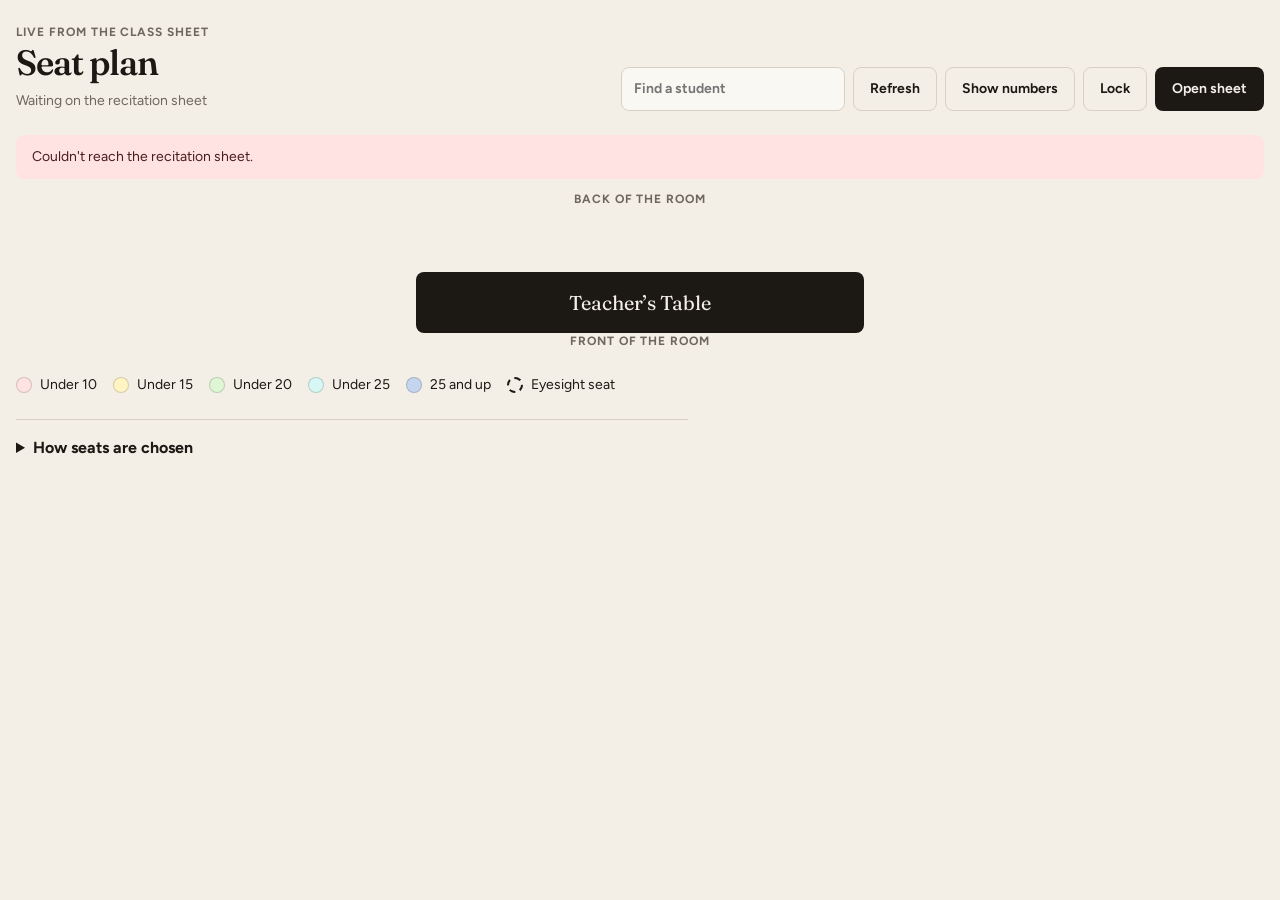
==== index.html @ 1f05e0e9 "Add files via upload" ====
<!doctype html>
<!--
  GitHub Pages: put this file in the repository as index.html (repo root, or /docs)
  and turn Pages on. It reads the class spreadsheet in the browser and refreshes itself.
-->
<html lang="en">
  <head>
    <meta charset="utf-8" />
    <meta name="viewport" content="width=device-width, initial-scale=1" />
    <title>Seat plan</title>
    <meta
      name="description"
      content="Live classroom seat plan arranged by recitation points. Exact counts stay hidden until the class password."
    />
    <link rel="preconnect" href="https://fonts.googleapis.com" />
    <link rel="preconnect" href="https://fonts.gstatic.com" crossorigin />
    <link
      href="https://fonts.googleapis.com/css2?family=Fraunces:opsz,wght@9..144,560;9..144,640&family=Figtree:wght@500;600;700&display=swap"
      rel="stylesheet"
    />
    <style>
      :root {
        --paper: #f3efe6;
        --ink: #1c1915;
        --muted: #6f675e;
        --line: #d8d0c4;
        --rose-fg: #4a1d1d;
        --sand-fg: #4a3a0e;
        --mint-fg: #16351c;
        --ice-fg: #0e3c42;
        --deep-fg: #1a2744;
        --sans: "Figtree", "Avenir Next", "Segoe UI", sans-serif;
        --display: "Fraunces", "Iowan Old Style", Palatino, serif;
      }
      * { box-sizing: border-box; }
      button, [role="button"] { cursor: pointer; }
      body {
        margin: 0;
        background: var(--paper);
        color: var(--ink);
        font-family: var(--sans);
        line-height: 1.45;
      }
      .page { max-width: 80rem; margin: 0 auto; padding: 1.5rem 1rem 2rem; }
      .top { display: flex; flex-wrap: wrap; align-items: flex-end; justify-content: space-between; gap: 1rem; margin-bottom: 1.5rem; }
      .eyebrow { margin: 0; color: var(--muted); font-size: 0.75rem; font-weight: 700; letter-spacing: 0.08em; text-transform: uppercase; }
      h1 { margin: 0.15rem 0 0; font-family: var(--display); font-size: clamp(1.75rem, 1.4rem + 1vw, 2.25rem); font-weight: 560; letter-spacing: -0.03em; line-height: 1.1; }
      .status { margin: 0.5rem 0 0; color: var(--muted); font-size: 0.875rem; }
      .tools { display: flex; flex-wrap: wrap; gap: 0.5rem; align-items: center; }
      .find, .btn { height: 2.75rem; border-radius: 8px; font: inherit; font-size: 0.875rem; font-weight: 650; }
      .find { width: 14rem; max-width: 100%; border: 1px solid var(--line); background: #faf8f3; color: var(--ink); padding: 0 0.75rem; }
      .find:focus-visible, .btn:focus-visible { outline: 2px solid var(--ink); outline-offset: 2px; }
      .btn { display: inline-flex; align-items: center; gap: 0.5rem; padding: 0 1rem; border: 1px solid transparent; text-decoration: none; }
      .btn-ink { background: var(--ink); color: var(--paper); }
      .btn-ghost { background: transparent; border-color: var(--line); color: var(--ink); }
      .btn:disabled { opacity: 0.5; cursor: not-allowed; }
      .note { margin: 0 0 0.75rem; color: var(--rose-fg); background: #ffe3e3; border-radius: 8px; padding: 0.75rem 1rem; font-size: 0.875rem; }
      .back-label, .front-label { color: var(--muted); font-size: 0.75rem; font-weight: 700; letter-spacing: 0.08em; text-transform: uppercase; text-align: center; margin: 0 0 0.5rem; }
      .swipe { margin: 0 0 0.5rem; color: var(--muted); font-size: 0.75rem; }
      .scroll { overflow-x: auto; padding-bottom: 0.5rem; }
      .room {
        display: grid;
        grid-template-columns: repeat(4, minmax(7.25rem, 1fr)) 1.25rem repeat(4, minmax(7.25rem, 1fr));
        gap: 0.5rem;
        min-width: 64rem;
      }
      .room.is-filtering .desk:not(.desk-hit) { opacity: 0.35; }
      .desk {
        min-height: 5.75rem;
        border-radius: 8px;
        padding: 0.5rem 0.5rem 0.4rem;
        display: flex;
        flex-direction: column;
        border: 2px solid var(--ink);
      }
      .desk-empty { background: transparent; border-style: dashed; border-color: var(--line); }
      .desk-eyesight { border-style: dashed; border-width: 2.5px; }
      .desk-hit { outline: 2px solid var(--ink); outline-offset: 2px; }
      .desk-rose { background: #ffe3e3; color: var(--rose-fg); }
      .desk-sand { background: #fff4c2; color: var(--sand-fg); }
      .desk-mint { background: #dff6d4; color: var(--mint-fg); }
      .desk-ice { background: #d7f7f4; color: var(--ice-fg); }
      .desk-deep { background: #c5d4ef; color: var(--deep-fg); }
      .desk-last { margin: 0; font-size: 0.75rem; font-weight: 700; text-transform: uppercase; line-height: 1.2; overflow-wrap: anywhere; }
      .desk-given { margin: 0.15rem 0 0; font-size: 0.75rem; font-weight: 500; line-height: 1.25; overflow-wrap: anywhere; }
      .desk-meta { margin-top: auto; display: flex; align-items: center; justify-content: space-between; padding-top: 0.5rem; min-height: 1.25rem; }
      .desk-points { margin-left: auto; font-size: 0.875rem; font-weight: 700; font-variant-numeric: tabular-nums; }
      .eye { width: 14px; height: 14px; }
      .teachers { margin: 1rem auto 0; max-width: 28rem; background: var(--ink); color: var(--paper); text-align: center; border-radius: 8px; padding: 1rem 1.5rem; font-family: var(--display); font-size: 1.25rem; }
      .legend { display: flex; flex-wrap: wrap; gap: 0.75rem 1rem; margin: 1.5rem 0 0; padding: 0; list-style: none; font-size: 0.875rem; }
      .legend li { display: flex; align-items: center; gap: 0.5rem; }
      .swatch { width: 1rem; height: 1rem; border-radius: 999px; border: 1px solid color-mix(in srgb, var(--ink) 18%, transparent); flex: none; }
      .swatch-eyesight { background: var(--paper); border: 2px dashed var(--ink); }
      .how { margin-top: 1.5rem; border-top: 1px solid var(--line); padding-top: 1rem; max-width: 42rem; }
      .how summary { font-weight: 700; cursor: pointer; }
      .how li { color: var(--muted); font-size: 0.875rem; margin-top: 0.5rem; }
      .unseated { margin-top: 1.5rem; }
      .unseated h2 { font-size: 0.875rem; margin: 0; }
      .chips { display: flex; flex-wrap: wrap; gap: 0.5rem; margin: 0.5rem 0 0; padding: 0; list-style: none; }
      .chip { border: 1px solid var(--line); border-radius: 999px; padding: 0.35rem 0.75rem; font-size: 0.875rem; background: #faf8f3; }
      .miss, .empty-sheet { color: var(--muted); font-size: 0.875rem; }
      .gate { width: min(26rem, calc(100vw - 2rem)); border: 2px solid var(--ink); border-radius: 16px; background: var(--paper); color: var(--ink); padding: 1.5rem; }
      .gate::backdrop { background: color-mix(in srgb, var(--ink) 42%, transparent); }
      .gate h2 { margin: 0.5rem 0 0; font-family: var(--display); font-size: 1.25rem; font-weight: 560; }
      .gate p { color: var(--muted); font-size: 0.875rem; }
      .gate-label { display: block; margin: 1rem 0 0.5rem; font-size: 0.875rem; font-weight: 700; color: var(--ink); }
      .gate-input { width: 100%; }
      .gate-error { color: var(--rose-fg); }
      .gate-actions { display: flex; justify-content: flex-end; gap: 0.5rem; margin-top: 1rem; }
      @media (min-width: 64rem) { .swipe { display: none; } }
      @media print {
        .no-print { display: none !important; }
        body { background: white; }
        .page { max-width: none; padding: 0; }
      }
    </style>
  </head>
  <body>
    <main class="page">
      <header class="top">
        <div>
          <p class="eyebrow">Live from the class sheet</p>
          <h1>Seat plan</h1>
          <p class="status" id="status">Checking the recitation sheet</p>
        </div>
        <div class="tools no-print">
          <input class="find" id="find" type="search" placeholder="Find a student" aria-label="Find a student" />
          <button class="btn btn-ghost" id="refresh" type="button">Refresh</button>
          <button class="btn btn-ghost" id="numbers" type="button">Show numbers</button>
          <button class="btn btn-ghost" id="lock" type="button" hidden>Lock</button>
          <button class="btn btn-ink" id="sheet" type="button">Open sheet</button>
        </div>
      </header>
      <p class="note" id="note" hidden></p>
      <p class="back-label">Back of the room</p>
      <p class="swipe no-print">Swipe sideways to see every column.</p>
      <div class="scroll">
        <div class="room" id="room" aria-live="polite"></div>
      </div>
      <p class="miss" id="miss" hidden>No one by that name on the plan.</p>
      <div class="teachers">Teacher’s Table</div>
      <p class="front-label">Front of the room</p>
      <ul class="legend" aria-label="Recitation colors">
        <li><span class="swatch desk-rose"></span>Under 10</li>
        <li><span class="swatch desk-sand"></span>Under 15</li>
        <li><span class="swatch desk-mint"></span>Under 20</li>
        <li><span class="swatch desk-ice"></span>Under 25</li>
        <li><span class="swatch desk-deep"></span>25 and up</li>
        <li><span class="swatch swatch-eyesight"></span>Eyesight seat</li>
      </ul>
      <section class="unseated" id="unseated" hidden>
        <h2>No desk left</h2>
        <ul class="chips" id="unseated-list"></ul>
      </section>
      <details class="how">
        <summary>How seats are chosen</summary>
        <ul>
          <li>The six front desks are for eyesight difficulty. Fewest recitations sit farthest left.</li>
          <li>Add an Eyesight column and mark Yes or No. Once anyone is marked, that column replaces the built-in six.</li>
          <li>Everyone else zigzags from the bottom-left: left to right, then right to left, up to the back. Fewest recitations first. Ties break by last name. A leading de or de la is skipped.</li>
          <li>Exact counts stay hidden until the class password. This page rechecks the spreadsheet on its own.</li>
        </ul>
      </details>
    </main>
    <dialog class="gate" id="gate">
      <form id="gate-form">
        <p class="eyebrow">Class password</p>
        <h2 id="gate-title">Show recitation numbers</h2>
        <p id="gate-copy">Names and colors stay visible. The exact counts need the class password.</p>
        <label class="gate-label" for="class-password">Password</label>
        <input class="find gate-input" id="class-password" type="password" autocomplete="current-password" />
        <p class="gate-error" id="gate-error" hidden>That password isn’t right.</p>
        <div class="gate-actions">
          <button class="btn btn-ghost" id="gate-cancel" type="button">Cancel</button>
          <button class="btn btn-ink" type="submit">Unlock</button>
        </div>
      </form>
    </dialog>
    <script>
      const SHEET_ID = "1Tok7fSsvIQWPN0cSUatx0NEQAPfbxbOR1clv8S1q6l8";
      const SHEET_EDIT_URL = "https://docs.google.com/spreadsheets/d/" + SHEET_ID + "/edit?gid=0#gid=0";
      const PASS_HASH = "eafa8d7ce4f9a2fd94e491b48c7f83ad180466680cd0d44d016b9192ff4a5143";
      const UNLOCK_KEY = "seat-plan-unlock";
      const EYESIGHT = [
        ["berdin", "mathew"],
        ["soriano", "jaye"],
        ["gumba", "malaika"],
        ["llames", "cianna"],
        ["de luna", "viktoria"],
        ["yap", "chahna"],
      ];
      const ROWS = [
        { cols: [0, 1, 2, 3, 4, 5, 6, 7], eyesight: [0, 1, 2, 3, 4, 5] },
        { cols: [0, 1, 2, 3, 4, 5, 6, 7], eyesight: [] },
        { cols: [0, 1, 2, 3, 4, 5, 6, 7], eyesight: [] },
        { cols: [0, 1, 2, 3, 4, 5, 6, 7], eyesight: [] },
        { cols: [2, 3, 4, 5, 6], eyesight: [] },
      ];
      const state = { plan: null, query: "", unlocked: false, showNumbers: false, intent: "numbers", loading: false };

      function norm(value) {
        return String(value || "").toLowerCase().replace(/\./g, "").replace(/[^a-z0-9\s]/g, " ").replace(/\s+/g, " ").trim();
      }
      function lastNameOf(full) {
        const i = full.indexOf(",");
        return (i === -1 ? full : full.slice(0, i)).trim();
      }
      function givenNameOf(full) {
        const i = full.indexOf(",");
        return (i === -1 ? "" : full.slice(i + 1)).trim();
      }
      function sortLastName(last) {
        const particles = new Set(["de", "del", "dela", "la", "los", "las", "san", "santa", "sta", "sto"]);
        const parts = last.split(/\s+/).filter(Boolean);
        let index = 0;
        while (index < parts.length - 1 && particles.has(parts[index].toLowerCase().replace(/\./g, ""))) index += 1;
        return index > 0 ? parts.slice(index).join(" ") : last;
      }
      function isKnownEyesight(name) {
        const last = norm(lastNameOf(name));
        const given = norm(givenNameOf(name));
        return EYESIGHT.some(([l, g]) => last === l && given.startsWith(g));
      }
      function bandFor(points) {
        if (points < 10) return "rose";
        if (points < 15) return "sand";
        if (points < 20) return "mint";
        if (points < 25) return "ice";
        return "deep";
      }
      function compareStudents(a, b) {
        if (a.points !== b.points) return a.points - b.points;
        const byLast = sortLastName(a.lastName).localeCompare(sortLastName(b.lastName), "en", { sensitivity: "base" });
        if (byLast !== 0) return byLast;
        return a.name.localeCompare(b.name, "en", { sensitivity: "base" });
      }
      function arrange(students) {
        const eyesightSorted = students.filter((s) => s.eyesight).slice().sort(compareStudents);
        const front = eyesightSorted.slice(0, 6);
        const eyesightOverflow = eyesightSorted.slice(6);
        const regular = students.filter((s) => !front.includes(s)).slice().sort(compareStudents);
        const byKey = new Map();
        ROWS.forEach((row, rowFromFront) => {
          const eyes = new Set(row.eyesight);
          row.cols.forEach((col) => {
            byKey.set(rowFromFront + ":" + col, {
              rowFromFront, col, role: eyes.has(col) ? "eyesight" : "regular", student: null,
            });
          });
        });
        front.forEach((student, index) => {
          const desk = byKey.get("0:" + index);
          if (desk) desk.student = student;
        });
        const path = [];
        ROWS.forEach((row, rowFromFront) => {
          const eyes = new Set(row.eyesight);
          const cols = rowFromFront % 2 === 0 ? row.cols : row.cols.slice().reverse();
          cols.forEach((col) => {
            if (!eyes.has(col)) path.push({ rowFromFront, col });
          });
        });
        const unseated = [];
        regular.forEach((student, index) => {
          const slot = path[index];
          if (!slot) { unseated.push(student); return; }
          const desk = byKey.get(slot.rowFromFront + ":" + slot.col);
          if (desk) desk.student = student;
        });
        return { desks: [...byKey.values()], unseated, eyesightOverflow, studentCount: students.length };
      }
      function studentsFromTable(table) {
        const cols = table.cols || [];
        const labels = cols.map((col) => norm(col.label || ""));
        const findCol = (aliases) => labels.findIndex((label) => aliases.some((alias) => label === alias || label.includes(alias)));
        let nameIdx = findCol(["name", "student"]);
        let pointsIdx = findCol(["recitation", "point", "score", "number", "count"]);
        let eyesightIdx = findCol(["eyesight", "eye sight", "vision"]);
        if (nameIdx < 0) nameIdx = 0;
        if (pointsIdx < 0) pointsIdx = 1;
        const rows = table.rows || [];
        const anyMarked = eyesightIdx >= 0 && rows.some((row) => marked(cell(row, eyesightIdx)));
        const students = [];
        rows.forEach((row) => {
          const name = String(cell(row, nameIdx) || "").trim().replace(/\s+/g, " ");
          if (!name || /^name$/i.test(name)) return;
          const points = parsePoints(cell(row, pointsIdx));
          const eyesight = anyMarked ? marked(cell(row, eyesightIdx)) : isKnownEyesight(name);
          students.push({ name, lastName: lastNameOf(name), givenName: givenNameOf(name), points, eyesight });
        });
        return students;
      }
      function cell(row, index) {
        const item = row && row.c && row.c[index];
        if (!item) return "";
        return item.v == null ? "" : item.v;
      }
      function parsePoints(raw) {
        const cleaned = String(raw).trim().replace(/,/g, "");
        if (!cleaned) return 0;
        const value = Number(cleaned);
        return Number.isFinite(value) ? Math.max(0, Math.round(value)) : 0;
      }
      function marked(raw) {
        const value = String(raw || "").trim().toLowerCase();
        if (!value) return false;
        return !["no", "n", "false", "0", "none", "-"].includes(value);
      }
      function loadSheet() {
        if (state.loading) return;
        state.loading = true;
        const cb = "seatPlanCb" + Date.now();
        const script = document.createElement("script");
        let settled = false;
        const timer = setTimeout(() => finish(new Error("The recitation sheet didn't respond.")), 12000);
        function finish(error, table, sig) {
          if (settled) return;
          settled = true;
          clearTimeout(timer);
          state.loading = false;
          try { delete window[cb]; } catch (e) { window[cb] = undefined; }
          script.remove();
          if (error) {
            showError(state.plan ? "Couldn't reach the sheet. The last plan is still showing." : error.message);
            paintStatus();
            return;
          }
          if (state.plan && sig && state.plan.sig === sig) {
            state.plan.fetchedAt = new Date().toISOString();
            paintStatus();
            return;
          }
          const students = studentsFromTable(table);
          state.plan = { ...arrange(students), fetchedAt: new Date().toISOString(), sig: sig || "" };
          const note = document.getElementById("note");
          note.hidden = true;
          render();
        }
        window[cb] = (payload) => {
          if (!payload || payload.status !== "ok" || !payload.table) {
            finish(new Error("The sheet isn't public to the web. In Google Sheets, set sharing to anyone with the link can view."));
            return;
          }
          finish(null, payload.table, payload.sig || "");
        };
        script.onerror = () => finish(new Error("Couldn't reach the recitation sheet."));
        script.src = "https://docs.google.com/spreadsheets/d/" + SHEET_ID + "/gviz/tq?tqx=" +
          encodeURIComponent("out:json;responseHandler:" + cb) + "&gid=0&headers=1&_=" + Date.now();
        document.head.appendChild(script);
      }
      function showError(message) {
        const note = document.getElementById("note");
        note.hidden = false;
        note.textContent = message;
      }
      function formatWhen(iso) {
        return new Intl.DateTimeFormat("en-PH", {
          timeZone: "Asia/Manila", month: "short", day: "numeric", hour: "numeric", minute: "2-digit",
        }).format(new Date(iso));
      }
      function paintStatus() {
        const status = document.getElementById("status");
        if (!state.plan) {
          status.textContent = "Waiting on the recitation sheet";
          return;
        }
        status.textContent = state.plan.studentCount + " students · synced " + formatWhen(state.plan.fetchedAt) +
          (state.loading ? " · checking" : "") + " · " + (state.showNumbers ? "numbers on" : "numbers hidden");
      }
      function eyeIcon() {
        return '<svg class="eye" viewBox="0 0 24 24" aria-hidden="true" fill="none" stroke="currentColor" stroke-width="2"><path d="M2 12s3.5-7 10-7 10 7 10 7-3.5 7-10 7S2 12 2 12z"/><circle cx="12" cy="12" r="3"/></svg>';
      }
      function render() {
        paintStatus();
        const room = document.getElementById("room");
        const needle = norm(document.getElementById("find").value);
        room.classList.toggle("is-filtering", needle.length > 0);
        const byKey = new Map();
        if (state.plan) state.plan.desks.forEach((desk) => byKey.set(desk.rowFromFront + ":" + desk.col, desk));
        const parts = [];
        let hits = 0;
        [4, 3, 2, 1, 0].forEach((row) => {
          [0, 1, 2, 3].forEach((col) => parts.push(deskHtml(byKey.get(row + ":" + col), needle)));
          parts.push('<div aria-hidden="true"></div>');
          [4, 5, 6, 7].forEach((col) => parts.push(deskHtml(byKey.get(row + ":" + col), needle)));
        });
        room.innerHTML = parts.join("");
        if (needle && state.plan) {
          hits = state.plan.desks.filter((d) => d.student && norm(d.student.name).includes(needle)).length;
        }
        document.getElementById("miss").hidden = !(needle && hits === 0);
        const box = document.getElementById("unseated");
        const list = document.getElementById("unseated-list");
        if (state.plan && state.plan.unseated.length) {
          box.hidden = false;
          list.innerHTML = state.plan.unseated.map((student) => {
            const extra = state.showNumbers ? " · " + student.points : "";
            return "<li class='chip'>" + escapeHtml(student.name + extra) + "</li>";
          }).join("");
        } else box.hidden = true;
        document.getElementById("numbers").textContent = state.showNumbers ? "Hide numbers" : "Show numbers";
        document.getElementById("lock").hidden = !state.unlocked;
        const hit = room.querySelector("[data-hit='true']");
        if (hit) hit.scrollIntoView({ block: "nearest", inline: "nearest" });
      }
      function deskHtml(desk, needle) {
        if (!desk) return "<div aria-hidden='true'></div>";
        const student = desk.student;
        if (!student) return "<div class='desk desk-empty' aria-label='Empty desk'></div>";
        const hit = needle && norm(student.name).includes(needle);
        const eyesight = student.eyesight || desk.role === "eyesight";
        const cls = ["desk", "desk-" + bandFor(student.points), eyesight ? "desk-eyesight" : "", hit ? "desk-hit" : ""].filter(Boolean).join(" ");
        const given = student.givenName ? "<p class='desk-given'>" + escapeHtml(student.givenName) + "</p>" : "";
        const points = state.showNumbers ? "<span class='desk-points'>" + student.points + "</span>" : "";
        const icon = eyesight ? eyeIcon() : "<span></span>";
        return "<article class='" + cls + "'" + (hit ? " data-hit='true'" : "") + ">" +
          "<p class='desk-last'>" + escapeHtml(student.lastName) + "</p>" + given +
          "<div class='desk-meta'>" + icon + points + "</div></article>";
      }
      function escapeHtml(value) {
        const amp = String.fromCharCode(38);
        return String(value)
          .replaceAll(amp, amp + "amp;")
          .replaceAll("<", amp + "lt;")
          .replaceAll(">", amp + "gt;")
          .replaceAll('"', amp + "quot;")
          .replaceAll("'", amp + "#39;");
      }
      function sha256(ascii) {
        function rightRotate(value, amount) {
          return (value >>> amount) | (value << (32 - amount));
        }
        const maxWord = 2 ** 32;
        let result = "";
        const words = [];
        const bitLength = ascii.length * 8;
        const hash = [];
        const k = [];
        const composite = {};
        for (let candidate = 2, primes = 0; primes < 64; candidate++) {
          if (!composite[candidate]) {
            for (let i = 0; i < 313; i += candidate) composite[i] = candidate;
            hash[primes] = (Math.pow(candidate, 0.5) * maxWord) | 0;
            k[primes++] = (Math.pow(candidate, 1 / 3) * maxWord) | 0;
          }
        }
        let padded = ascii + "\x80";
        while ((padded.length % 64) - 56) padded += "\x00";
        for (let i = 0; i < padded.length; i++) {
          words[i >> 2] |= padded.charCodeAt(i) << (((3 - i) % 4) * 8);
        }
        words[words.length] = (bitLength / maxWord) | 0;
        words[words.length] = bitLength;
        for (let j = 0; j < words.length; ) {
          const w = words.slice(j, (j += 16));
          const old = hash.slice(0);
          for (let i = 0; i < 64; i++) {
            const w15 = w[i - 15];
            const w2 = w[i - 2];
            const a = hash[0];
            const e = hash[4];
            const temp1 = (hash[7]
              + (rightRotate(e, 6) ^ rightRotate(e, 11) ^ rightRotate(e, 25))
              + ((e & hash[5]) ^ (~e & hash[6]))
              + k[i]
              + (w[i] = i < 16 ? w[i] : (w[i - 16]
                + (rightRotate(w15, 7) ^ rightRotate(w15, 18) ^ (w15 >>> 3))
                + w[i - 7]
                + (rightRotate(w2, 17) ^ rightRotate(w2, 19) ^ (w2 >>> 10))) | 0)) | 0;
            const temp2 = ((rightRotate(a, 2) ^ rightRotate(a, 13) ^ rightRotate(a, 22))
              + ((a & hash[1]) ^ (a & hash[2]) ^ (hash[1] & hash[2]))) | 0;
            hash.pop();
            hash.unshift((temp1 + temp2) | 0);
            hash[4] = (hash[4] + temp1) | 0;
          }
          for (let i = 0; i < 8; i++) hash[i] = (hash[i] + old[i]) | 0;
        }
        for (let i = 0; i < 8; i++) {
          for (let shift = 3; shift + 1; shift--) {
            const b = (hash[i] >> (shift * 8)) & 255;
            result += (b < 16 ? "0" : "") + b.toString(16);
          }
        }
        return result;
      }
      function passwordMatches(password) {
        return sha256(password) === PASS_HASH;
      }
      function openSheet() {
        const link = document.createElement("a");
        link.href = SHEET_EDIT_URL;
        link.target = "_blank";
        link.rel = "noopener noreferrer";
        document.body.appendChild(link);
        link.click();
        link.remove();
      }
      function rememberUnlock() {
        state.unlocked = true;
        try { sessionStorage.setItem(UNLOCK_KEY, "1"); } catch (e) { /* ignore */ }
      }
      function openGate(intent) {
        state.intent = intent;
        document.getElementById("gate-title").textContent = intent === "sheet" ? "Open the sheet" : "Show recitation numbers";
        document.getElementById("gate-copy").textContent = intent === "sheet"
          ? "The spreadsheet stays locked until the class password is entered."
          : "Names and colors stay visible. The exact counts need the class password.";
        document.getElementById("gate-error").hidden = true;
        const input = document.getElementById("class-password");
        input.value = "";
        document.getElementById("gate").showModal();
        input.focus();
      }
      document.getElementById("find").addEventListener("input", (event) => {
        state.query = event.target.value;
        render();
      });
      document.getElementById("refresh").addEventListener("click", loadSheet);
      document.getElementById("numbers").addEventListener("click", () => {
        if (state.showNumbers) { state.showNumbers = false; render(); return; }
        if (state.unlocked) { state.showNumbers = true; render(); return; }
        openGate("numbers");
      });
      document.getElementById("lock").addEventListener("click", () => {
        state.unlocked = false;
        state.showNumbers = false;
        try { sessionStorage.removeItem(UNLOCK_KEY); } catch (e) { /* ignore */ }
        render();
      });
      document.getElementById("sheet").addEventListener("click", () => {
        if (state.unlocked) { window.open(SHEET_EDIT_URL, "_blank", "noopener"); return; }
        openGate("sheet");
      });
      document.getElementById("gate-cancel").addEventListener("click", () => document.getElementById("gate").close());
      document.getElementById("gate-form").addEventListener("submit", (event) => {
        event.preventDefault();
        const password = document.getElementById("class-password").value;
        if (!passwordMatches(password)) {
          document.getElementById("gate-error").hidden = false;
          document.getElementById("class-password").focus();
          return;
        }
        rememberUnlock();
        document.getElementById("gate").close();
        if (state.intent === "numbers") state.showNumbers = true;
        if (state.intent === "sheet") openSheet();
        render();
      });
      try { if (sessionStorage.getItem(UNLOCK_KEY) === "1") state.unlocked = true; } catch (e) { /* ignore */ }
      render();
      loadSheet();
      setInterval(loadSheet, 20000);
      document.addEventListener("visibilitychange", () => {
        if (document.visibilityState === "visible") loadSheet();
      });
    </script>
  </body>
</html>
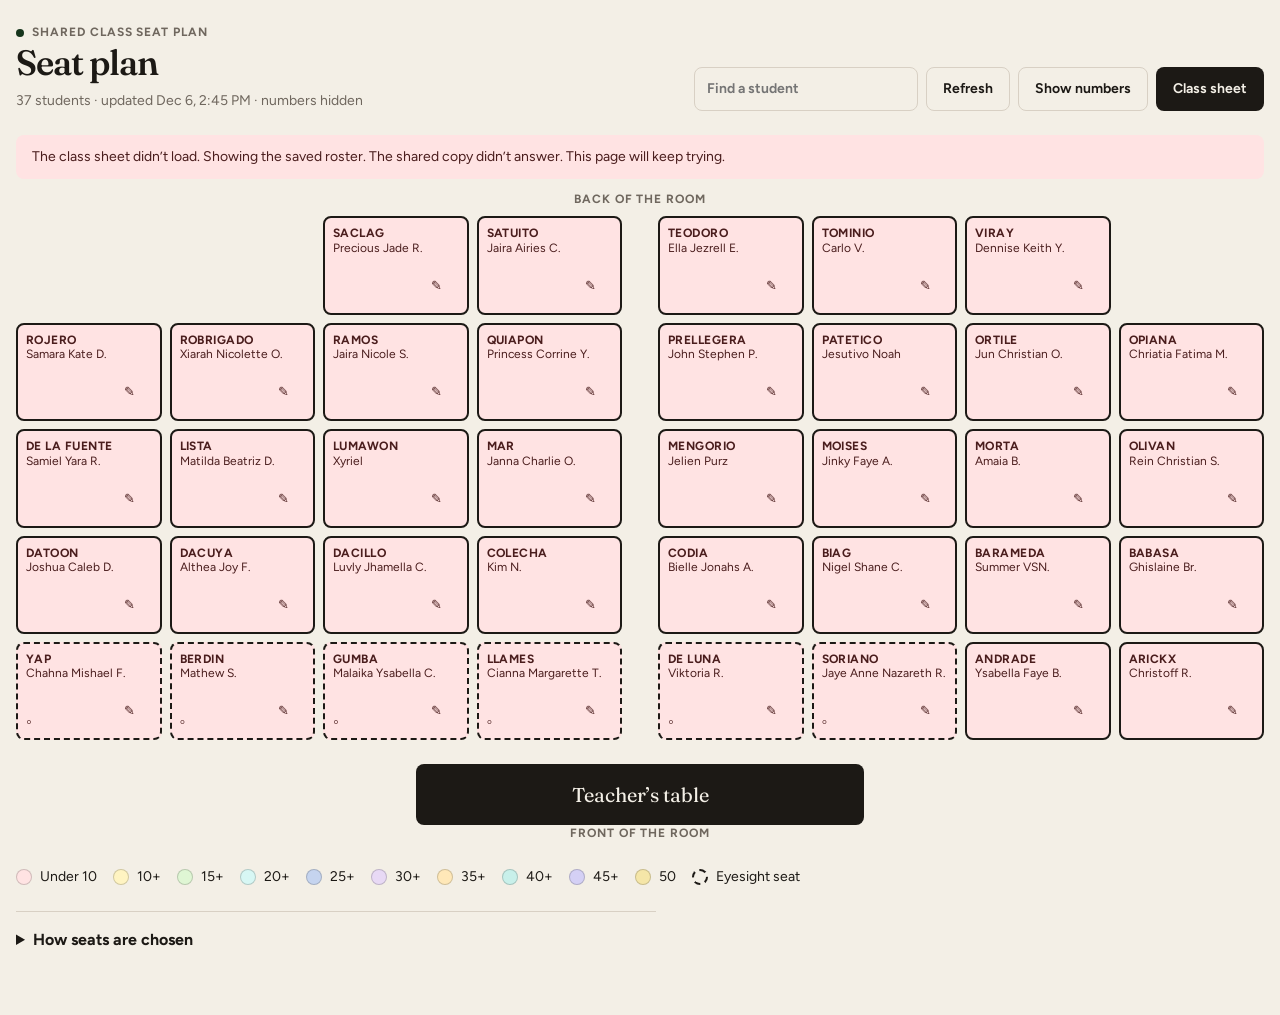
==== commit 8371175a: "Add files via upload" ====
--- a/index.html
+++ b/index.html
@@ -1,17 +1,20 @@
 <!doctype html>
 <!--
-  GitHub Pages: put this file in the repository as index.html (repo root, or /docs)
-  and turn Pages on. It reads the class spreadsheet in the browser and refreshes itself.
+  GitHub Pages: upload this file as index.html in the repository root (or /docs)
+  and turn Pages on. Recitation edits are saved to the shared class copy, not
+  this browser, so other open copies of the page pick them up.
 -->
 <html lang="en">
   <head>
     <meta charset="utf-8" />
     <meta name="viewport" content="width=device-width, initial-scale=1" />
     <title>Seat plan</title>
+    <meta name="theme-color" content="#f3efe6" />
     <meta
       name="description"
-      content="Live classroom seat plan arranged by recitation points. Exact counts stay hidden until the class password."
+      content="Classroom seat plan arranged by recitation points. Counts stay hidden until unlocked, and a saved count moves the seats for the whole class."
     />
+    <link rel="icon" href="data:image/svg+xml,%3Csvg xmlns='http://www.w3.org/2000/svg' viewBox='0 0 32 32'%3E%3Crect width='32' height='32' rx='6' fill='%23f3efe6'/%3E%3Crect x='5' y='6' width='9' height='7' rx='1.5' fill='%231c1915'/%3E%3Crect x='18' y='6' width='9' height='7' rx='1.5' fill='%231c1915'/%3E%3C/svg%3E" />
     <link rel="preconnect" href="https://fonts.googleapis.com" />
     <link rel="preconnect" href="https://fonts.gstatic.com" crossorigin />
     <link
@@ -24,171 +27,199 @@
         --ink: #1c1915;
         --muted: #6f675e;
         --line: #d8d0c4;
+        --rose: #ffe3e3;
         --rose-fg: #4a1d1d;
+        --sand: #fff4c2;
         --sand-fg: #4a3a0e;
+        --mint: #dff6d4;
         --mint-fg: #16351c;
+        --ice: #d7f7f4;
         --ice-fg: #0e3c42;
+        --deep: #c5d4ef;
         --deep-fg: #1a2744;
+        --lilac: #e8d9f5;
+        --lilac-fg: #3b1f4a;
+        --amber: #ffe8b8;
+        --amber-fg: #4a3208;
+        --teal: #c8f0ea;
+        --teal-fg: #0d3a36;
+        --indigo: #d4d0f5;
+        --indigo-fg: #1e1a4a;
+        --gold: #f5e6a8;
+        --gold-fg: #3d2e08;
         --sans: "Figtree", "Avenir Next", "Segoe UI", sans-serif;
         --display: "Fraunces", "Iowan Old Style", Palatino, serif;
       }
       * { box-sizing: border-box; }
       button, [role="button"] { cursor: pointer; }
-      body {
-        margin: 0;
-        background: var(--paper);
-        color: var(--ink);
-        font-family: var(--sans);
-        line-height: 1.45;
-      }
-      .page { max-width: 80rem; margin: 0 auto; padding: 1.5rem 1rem 2rem; }
+      body { margin: 0; background: var(--paper); color: var(--ink); font-family: var(--sans); line-height: 1.45; }
+      .page { max-width: 80rem; margin: 0 auto; padding: 1.5rem 1rem 4rem; }
       .top { display: flex; flex-wrap: wrap; align-items: flex-end; justify-content: space-between; gap: 1rem; margin-bottom: 1.5rem; }
-      .eyebrow { margin: 0; color: var(--muted); font-size: 0.75rem; font-weight: 700; letter-spacing: 0.08em; text-transform: uppercase; }
+      .eyebrow { margin: 0; display: flex; align-items: center; gap: 0.5rem; color: var(--muted); font-size: 0.75rem; font-weight: 700; letter-spacing: 0.08em; text-transform: uppercase; }
       h1 { margin: 0.15rem 0 0; font-family: var(--display); font-size: clamp(1.75rem, 1.4rem + 1vw, 2.25rem); font-weight: 560; letter-spacing: -0.03em; line-height: 1.1; }
-      .status { margin: 0.5rem 0 0; color: var(--muted); font-size: 0.875rem; }
+      .status { margin: 0.5rem 0 0; max-width: 36rem; color: var(--muted); font-size: 0.875rem; }
       .tools { display: flex; flex-wrap: wrap; gap: 0.5rem; align-items: center; }
       .find, .btn { height: 2.75rem; border-radius: 8px; font: inherit; font-size: 0.875rem; font-weight: 650; }
-      .find { width: 14rem; max-width: 100%; border: 1px solid var(--line); background: #faf8f3; color: var(--ink); padding: 0 0.75rem; }
-      .find:focus-visible, .btn:focus-visible { outline: 2px solid var(--ink); outline-offset: 2px; }
-      .btn { display: inline-flex; align-items: center; gap: 0.5rem; padding: 0 1rem; border: 1px solid transparent; text-decoration: none; }
+      .find { width: 14rem; max-width: 100%; border: 1px solid var(--line); background: var(--paper); color: var(--ink); padding: 0 0.75rem; }
+      .find:focus-visible, .btn:focus-visible, .field:focus-visible { outline: 2px solid var(--ink); outline-offset: 2px; }
+      .btn { display: inline-flex; align-items: center; justify-content: center; gap: 0.5rem; padding: 0 1rem; border: 1px solid transparent; background: transparent; }
       .btn-ink { background: var(--ink); color: var(--paper); }
-      .btn-ghost { background: transparent; border-color: var(--line); color: var(--ink); }
+      .btn-ghost { border-color: var(--line); color: var(--ink); }
       .btn:disabled { opacity: 0.5; cursor: not-allowed; }
-      .note { margin: 0 0 0.75rem; color: var(--rose-fg); background: #ffe3e3; border-radius: 8px; padding: 0.75rem 1rem; font-size: 0.875rem; }
-      .back-label, .front-label { color: var(--muted); font-size: 0.75rem; font-weight: 700; letter-spacing: 0.08em; text-transform: uppercase; text-align: center; margin: 0 0 0.5rem; }
+      .note { margin: 0 0 0.75rem; color: var(--rose-fg); background: var(--rose); border-radius: 8px; padding: 0.75rem 1rem; font-size: 0.875rem; }
+      .label { color: var(--muted); font-size: 0.75rem; font-weight: 700; letter-spacing: 0.08em; text-transform: uppercase; text-align: center; margin: 0 0 0.5rem; }
       .swipe { margin: 0 0 0.5rem; color: var(--muted); font-size: 0.75rem; }
       .scroll { overflow-x: auto; padding-bottom: 0.5rem; }
-      .room {
-        display: grid;
-        grid-template-columns: repeat(4, minmax(7.25rem, 1fr)) 1.25rem repeat(4, minmax(7.25rem, 1fr));
-        gap: 0.5rem;
-        min-width: 64rem;
-      }
-      .room.is-filtering .desk:not(.desk-hit) { opacity: 0.35; }
-      .desk {
-        min-height: 5.75rem;
-        border-radius: 8px;
-        padding: 0.5rem 0.5rem 0.4rem;
-        display: flex;
-        flex-direction: column;
-        border: 2px solid var(--ink);
-      }
+      .room { display: grid; grid-template-columns: repeat(4, minmax(7.25rem, 1fr)) 1.25rem repeat(4, minmax(7.25rem, 1fr)); gap: 0.5rem; min-width: 64rem; }
+      .room.is-filtering .desk:not(.desk-hit) { opacity: 0.4; }
+      .desk { min-height: 5.75rem; border-radius: 8px; padding: 0.5rem 0.5rem 0.35rem; display: flex; flex-direction: column; border: 2px solid var(--ink); }
       .desk-empty { background: transparent; border-style: dashed; border-color: var(--line); }
       .desk-eyesight { border-style: dashed; border-width: 2.5px; }
       .desk-hit { outline: 2px solid var(--ink); outline-offset: 2px; }
-      .desk-rose { background: #ffe3e3; color: var(--rose-fg); }
-      .desk-sand { background: #fff4c2; color: var(--sand-fg); }
-      .desk-mint { background: #dff6d4; color: var(--mint-fg); }
-      .desk-ice { background: #d7f7f4; color: var(--ice-fg); }
-      .desk-deep { background: #c5d4ef; color: var(--deep-fg); }
-      .desk-last { margin: 0; font-size: 0.75rem; font-weight: 700; text-transform: uppercase; line-height: 1.2; overflow-wrap: anywhere; }
-      .desk-given { margin: 0.15rem 0 0; font-size: 0.75rem; font-weight: 500; line-height: 1.25; overflow-wrap: anywhere; }
-      .desk-meta { margin-top: auto; display: flex; align-items: center; justify-content: space-between; padding-top: 0.5rem; min-height: 1.25rem; }
-      .desk-points { margin-left: auto; font-size: 0.875rem; font-weight: 700; font-variant-numeric: tabular-nums; }
-      .eye { width: 14px; height: 14px; }
-      .teachers { margin: 1rem auto 0; max-width: 28rem; background: var(--ink); color: var(--paper); text-align: center; border-radius: 8px; padding: 1rem 1.5rem; font-family: var(--display); font-size: 1.25rem; }
-      .legend { display: flex; flex-wrap: wrap; gap: 0.75rem 1rem; margin: 1.5rem 0 0; padding: 0; list-style: none; font-size: 0.875rem; }
+      .desk p { margin: 0; }
+      .last { font-size: 0.75rem; font-weight: 700; letter-spacing: 0.04em; text-transform: uppercase; line-height: 1.2; overflow-wrap: anywhere; }
+      .given { margin-top: 0.25rem; font-size: 0.75rem; line-height: 1.2; overflow-wrap: anywhere; }
+      .foot { margin-top: auto; display: flex; align-items: flex-end; justify-content: space-between; gap: 0.25rem; padding-top: 0.5rem; }
+      .score { margin-bottom: 0.75rem; margin-left: auto; font-size: 0.875rem; font-weight: 700; font-variant-numeric: tabular-nums; }
+      .icon-btn { width: 2.75rem; height: 2.75rem; border: 0; background: transparent; color: inherit; display: inline-flex; align-items: center; justify-content: center; border-radius: 8px; }
+      .table { max-width: 28rem; margin: 1rem auto 0; background: var(--ink); color: var(--paper); border-radius: 8px; padding: 1rem 1.5rem; text-align: center; font-family: var(--display); font-size: 1.25rem; }
+      .legend { display: flex; flex-wrap: wrap; gap: 0.5rem 1rem; list-style: none; padding: 0; margin: 1.5rem 0 0; font-size: 0.875rem; }
+      .swatch { width: 1rem; height: 1rem; border-radius: 999px; border: 1px solid rgba(28, 25, 21, 0.2); display: inline-block; }
+      .swatch-dash { border: 2px dashed var(--ink); background: var(--paper); }
       .legend li { display: flex; align-items: center; gap: 0.5rem; }
-      .swatch { width: 1rem; height: 1rem; border-radius: 999px; border: 1px solid color-mix(in srgb, var(--ink) 18%, transparent); flex: none; }
-      .swatch-eyesight { background: var(--paper); border: 2px dashed var(--ink); }
-      .how { margin-top: 1.5rem; border-top: 1px solid var(--line); padding-top: 1rem; max-width: 42rem; }
-      .how summary { font-weight: 700; cursor: pointer; }
-      .how li { color: var(--muted); font-size: 0.875rem; margin-top: 0.5rem; }
-      .unseated { margin-top: 1.5rem; }
-      .unseated h2 { font-size: 0.875rem; margin: 0; }
-      .chips { display: flex; flex-wrap: wrap; gap: 0.5rem; margin: 0.5rem 0 0; padding: 0; list-style: none; }
-      .chip { border: 1px solid var(--line); border-radius: 999px; padding: 0.35rem 0.75rem; font-size: 0.875rem; background: #faf8f3; }
-      .miss, .empty-sheet { color: var(--muted); font-size: 0.875rem; }
-      .gate { width: min(26rem, calc(100vw - 2rem)); border: 2px solid var(--ink); border-radius: 16px; background: var(--paper); color: var(--ink); padding: 1.5rem; }
-      .gate::backdrop { background: color-mix(in srgb, var(--ink) 42%, transparent); }
-      .gate h2 { margin: 0.5rem 0 0; font-family: var(--display); font-size: 1.25rem; font-weight: 560; }
-      .gate p { color: var(--muted); font-size: 0.875rem; }
-      .gate-label { display: block; margin: 1rem 0 0.5rem; font-size: 0.875rem; font-weight: 700; color: var(--ink); }
-      .gate-input { width: 100%; }
-      .gate-error { color: var(--rose-fg); }
-      .gate-actions { display: flex; justify-content: flex-end; gap: 0.5rem; margin-top: 1rem; }
-      @media (min-width: 64rem) { .swipe { display: none; } }
-      @media print {
-        .no-print { display: none !important; }
-        body { background: white; }
-        .page { max-width: none; padding: 0; }
-      }
+      .desk-rose { background: var(--rose); color: var(--rose-fg); }
+      .desk-sand { background: var(--sand); color: var(--sand-fg); }
+      .desk-mint { background: var(--mint); color: var(--mint-fg); }
+      .desk-ice { background: var(--ice); color: var(--ice-fg); }
+      .desk-deep { background: var(--deep); color: var(--deep-fg); }
+      .desk-lilac { background: var(--lilac); color: var(--lilac-fg); }
+      .desk-amber { background: var(--amber); color: var(--amber-fg); }
+      .desk-teal { background: var(--teal); color: var(--teal-fg); }
+      .desk-indigo { background: var(--indigo); color: var(--indigo-fg); }
+      .desk-gold { background: var(--gold); color: var(--gold-fg); }
+      details { margin-top: 1.5rem; max-width: 40rem; border-top: 1px solid var(--line); padding-top: 1rem; }
+      summary { cursor: pointer; font-weight: 700; }
+      details li { margin: 0.5rem 0; color: var(--muted); font-size: 0.875rem; }
+      .shade { position: fixed; inset: 0; background: rgba(28, 25, 21, 0.4); display: flex; align-items: center; justify-content: center; padding: 1rem; z-index: 20; }
+      .shade.sheet { align-items: flex-start; overflow: auto; }
+      .card { width: min(100%, 24rem); background: var(--paper); color: var(--ink); border: 2px solid var(--ink); border-radius: 16px; padding: 1.5rem; }
+      .card.wide { width: min(100%, 46rem); margin-top: 1.5rem; }
+      .card h2 { margin: 0.5rem 0 0; font-family: var(--display); font-size: 1.35rem; font-weight: 560; }
+      .card p { margin: 0.35rem 0 0; color: var(--muted); font-size: 0.875rem; }
+      .field { display: block; width: 100%; height: 2.75rem; margin-top: 0.5rem; border-radius: 8px; border: 1px solid var(--line); background: var(--paper); color: var(--ink); padding: 0 0.75rem; font: inherit; }
+      .actions { display: flex; justify-content: flex-end; gap: 0.5rem; margin-top: 1rem; }
+      .error { color: var(--rose-fg); font-size: 0.875rem; margin: 0.5rem 0 0; }
+      table { width: 100%; border-collapse: collapse; text-align: left; font-size: 0.875rem; margin-top: 1rem; }
+      th { text-align: left; font-size: 0.75rem; letter-spacing: 0.08em; text-transform: uppercase; color: var(--muted); padding: 0.5rem 0.75rem 0.5rem 0; border-bottom: 1px solid var(--line); }
+      td { padding: 0.5rem 0.75rem 0.5rem 0; border-bottom: 1px solid var(--line); }
+      .live { width: 0.5rem; height: 0.5rem; border-radius: 999px; background: var(--mint-fg); }
+      @media (max-width: 640px) { .swipe { display: block; } }
+      @media (min-width: 641px) { .swipe { display: none; } }
+      [hidden] { display: none !important; }
     </style>
   </head>
   <body>
     <main class="page">
       <header class="top">
         <div>
-          <p class="eyebrow">Live from the class sheet</p>
+          <p class="eyebrow"><span class="live" aria-hidden="true"></span> Shared class seat plan</p>
           <h1>Seat plan</h1>
-          <p class="status" id="status">Checking the recitation sheet</p>
+          <p class="status" id="status">Loading the class sheet</p>
         </div>
-        <div class="tools no-print">
+        <div class="tools">
           <input class="find" id="find" type="search" placeholder="Find a student" aria-label="Find a student" />
           <button class="btn btn-ghost" id="refresh" type="button">Refresh</button>
-          <button class="btn btn-ghost" id="numbers" type="button">Show numbers</button>
+          <button class="btn btn-ghost" id="toggle-numbers" type="button">Show numbers</button>
           <button class="btn btn-ghost" id="lock" type="button" hidden>Lock</button>
-          <button class="btn btn-ink" id="sheet" type="button">Open sheet</button>
+          <button class="btn btn-ink" id="open-sheet" type="button">Class sheet</button>
         </div>
       </header>
-      <p class="note" id="note" hidden></p>
-      <p class="back-label">Back of the room</p>
-      <p class="swipe no-print">Swipe sideways to see every column.</p>
-      <div class="scroll">
-        <div class="room" id="room" aria-live="polite"></div>
+      <p class="note" id="notice" hidden></p>
+      <p class="label">Back of the room</p>
+      <p class="status" id="loading">Arranging the seats…</p>
+      <p class="swipe">Swipe sideways to see every column.</p>
+      <div class="scroll" id="scroll" hidden>
+        <div class="room" id="room"></div>
       </div>
-      <p class="miss" id="miss" hidden>No one by that name on the plan.</p>
-      <div class="teachers">Teacher’s Table</div>
-      <p class="front-label">Front of the room</p>
-      <ul class="legend" aria-label="Recitation colors">
-        <li><span class="swatch desk-rose"></span>Under 10</li>
-        <li><span class="swatch desk-sand"></span>Under 15</li>
-        <li><span class="swatch desk-mint"></span>Under 20</li>
-        <li><span class="swatch desk-ice"></span>Under 25</li>
-        <li><span class="swatch desk-deep"></span>25 and up</li>
-        <li><span class="swatch swatch-eyesight"></span>Eyesight seat</li>
-      </ul>
-      <section class="unseated" id="unseated" hidden>
-        <h2>No desk left</h2>
-        <ul class="chips" id="unseated-list"></ul>
-      </section>
-      <details class="how">
+      <p class="status" id="miss" hidden>No one by that name on the plan.</p>
+      <div class="table" id="teacher" hidden>Teacher’s table</div>
+      <p class="label" id="front-label" hidden>Front of the room</p>
+      <ul class="legend" id="legend"></ul>
+      <details>
         <summary>How seats are chosen</summary>
         <ul>
-          <li>The six front desks are for eyesight difficulty. Fewest recitations sit farthest left.</li>
-          <li>Add an Eyesight column and mark Yes or No. Once anyone is marked, that column replaces the built-in six.</li>
-          <li>Everyone else zigzags from the bottom-left: left to right, then right to left, up to the back. Fewest recitations first. Ties break by last name. A leading de or de la is skipped.</li>
-          <li>Exact counts stay hidden until the class password. This page rechecks the spreadsheet on its own.</li>
+          <li>Chahna Yap stays at the front-left eyesight seat, no matter her score. The other five eyesight seats rank left to right, fewest recitations first.</li>
+          <li>Everyone else zigzags from the front-left regular seats: left to right, then right to left, toward the back. Fewest first. The same score sorts by last name, skipping a leading de or de la.</li>
+          <li>Colors mark under 10, then 10, 15, 20, 25, 30, 35, 40, 45, and 50. Exact counts stay hidden until the class password.</li>
+          <li>The pencil asks for that student’s own last four LRN digits, then saves the new count for the whole class.</li>
         </ul>
       </details>
     </main>
-    <dialog class="gate" id="gate">
-      <form id="gate-form">
+
+    <div class="shade sheet" id="sheet-modal" hidden>
+      <section class="card wide" role="dialog" aria-labelledby="sheet-title">
+        <div class="top">
+          <div>
+            <p class="eyebrow">Class sheet</p>
+            <h2 id="sheet-title">Recitations</h2>
+            <p>Fewest recitations first. Same score, then last name.</p>
+          </div>
+          <button class="btn btn-ghost" id="close-sheet" type="button">Close</button>
+        </div>
+        <form id="sheet-form">
+          <label for="sheet-pin"><strong>Last 4 of LRN</strong></label>
+          <input class="field" id="sheet-pin" type="password" inputmode="numeric" maxlength="4" autocomplete="off" style="max-width: 10rem" />
+          <div class="actions" style="justify-content: flex-start">
+            <button class="btn btn-ink" type="submit">Unlock counts</button>
+          </div>
+          <p class="error" id="sheet-error" hidden>That LRN does not match a student.</p>
+        </form>
+        <p class="status" id="sheet-open-note" hidden>Counts are unlocked for this visit.</p>
+        <div class="scroll"><table><thead><tr><th>Rank</th><th>Name</th><th>Recitations</th></tr></thead><tbody id="sheet-body"></tbody></table></div>
+      </section>
+    </div>
+
+    <div class="shade" id="pass-modal" hidden>
+      <form class="card" id="pass-form" role="dialog" aria-labelledby="pass-title">
         <p class="eyebrow">Class password</p>
-        <h2 id="gate-title">Show recitation numbers</h2>
-        <p id="gate-copy">Names and colors stay visible. The exact counts need the class password.</p>
-        <label class="gate-label" for="class-password">Password</label>
-        <input class="find gate-input" id="class-password" type="password" autocomplete="current-password" />
-        <p class="gate-error" id="gate-error" hidden>That password isn’t right.</p>
-        <div class="gate-actions">
-          <button class="btn btn-ghost" id="gate-cancel" type="button">Cancel</button>
+        <h2 id="pass-title">Show recitation numbers</h2>
+        <p>Names and colors stay visible. The exact counts on the seat plan need the class password.</p>
+        <label for="class-password"><strong>Password</strong></label>
+        <input class="field" id="class-password" type="password" autocomplete="current-password" />
+        <p class="error" id="pass-error" hidden>That password isn’t right.</p>
+        <div class="actions">
+          <button class="btn btn-ghost" id="pass-cancel" type="button">Cancel</button>
           <button class="btn btn-ink" type="submit">Unlock</button>
         </div>
       </form>
-    </dialog>
+    </div>
+
+    <div class="shade" id="edit-modal" hidden>
+      <form class="card" id="edit-form" role="dialog" aria-labelledby="edit-title">
+        <p class="eyebrow">Student edit</p>
+        <h2 id="edit-title"></h2>
+        <p id="edit-copy"></p>
+        <div id="edit-step1">
+          <label for="edit-pin"><strong>Last 4 of LRN</strong></label>
+          <input class="field" id="edit-pin" type="password" inputmode="numeric" maxlength="4" autocomplete="off" />
+        </div>
+        <div id="edit-step2" hidden>
+          <p id="edit-current" style="color: var(--ink)"></p>
+          <label for="edit-points"><strong>New recitation count</strong></label>
+          <input class="field" id="edit-points" type="number" min="0" max="999" step="1" />
+        </div>
+        <p class="error" id="edit-error" hidden></p>
+        <div class="actions">
+          <button class="btn btn-ghost" id="edit-cancel" type="button">Cancel</button>
+          <button class="btn btn-ink" id="edit-save" type="submit">Continue</button>
+        </div>
+      </form>
+    </div>
+
     <script>
       const SHEET_ID = "1Tok7fSsvIQWPN0cSUatx0NEQAPfbxbOR1clv8S1q6l8";
-      const SHEET_EDIT_URL = "https://docs.google.com/spreadsheets/d/" + SHEET_ID + "/edit?gid=0#gid=0";
+      const BIN = "https://extendsclass.com/api/json-storage/bin/bbbcdde";
       const PASS_HASH = "eafa8d7ce4f9a2fd94e491b48c7f83ad180466680cd0d44d016b9192ff4a5143";
-      const UNLOCK_KEY = "seat-plan-unlock";
-      const EYESIGHT = [
-        ["berdin", "mathew"],
-        ["soriano", "jaye"],
-        ["gumba", "malaika"],
-        ["llames", "cianna"],
-        ["de luna", "viktoria"],
-        ["yap", "chahna"],
-      ];
       const ROWS = [
         { cols: [0, 1, 2, 3, 4, 5, 6, 7], eyesight: [0, 1, 2, 3, 4, 5] },
         { cols: [0, 1, 2, 3, 4, 5, 6, 7], eyesight: [] },
@@ -196,363 +227,445 @@
         { cols: [0, 1, 2, 3, 4, 5, 6, 7], eyesight: [] },
         { cols: [2, 3, 4, 5, 6], eyesight: [] },
       ];
-      const state = { plan: null, query: "", unlocked: false, showNumbers: false, intent: "numbers", loading: false };
+      const EYESIGHT = [["berdin", "mathew"], ["soriano", "jaye"], ["gumba", "malaika"], ["llames", "cianna"], ["de luna", "viktoria"], ["yap", "chahna"]];
+      const BANDS = [["rose", "Under 10"], ["sand", "10+"], ["mint", "15+"], ["ice", "20+"], ["deep", "25+"], ["lilac", "30+"], ["amber", "35+"], ["teal", "40+"], ["indigo", "45+"], ["gold", "50"]];
+      const RAW = [
+        ["s01", "Arickx, Christoff R.", "0003"], ["s02", "Berdin, Mathew S.", "0062"], ["s03", "Datoon, Joshua Caleb D.", "0009"],
+        ["s04", "Olivan, Rein Christian S.", "0027"], ["s05", "Ortile, Jun Christian O.", "0012"], ["s06", "Patetico, Jesutivo Noah", "9147"],
+        ["s07", "Prellegera, John Stephen P.", "0054"], ["s08", "Tominio, Carlo V.", "0039"], ["s09", "Andrade, Ysabella Faye B.", "0012"],
+        ["s10", "Babasa, Ghislaine Br.", "0022"], ["s11", "Barameda, Summer VSN.", "0039"], ["s12", "Biag, Nigel Shane C.", "0072"],
+        ["s13", "Codia, Bielle Jonahs A.", "0191"], ["s14", "Colecha, Kim N.", "0079"], ["s15", "Dacillo, Luvly Jhamella C.", "0010"],
+        ["s16", "Dacuya, Althea Joy F.", "0037"], ["s17", "De la Fuente, Samiel Yara R.", "0138"], ["s18", "De Luna, Viktoria R.", "0009"],
+        ["s19", "Gumba, Malaika Ysabella C.", "0155"], ["s20", "Lista, Matilda Beatriz D.", "0026"], ["s21", "Llames, Cianna Margarette T.", "0039"],
+        ["s22", "Lumawon, Xyriel", "0108"], ["s23", "Mar, Janna Charlie O.", "0025"], ["s24", "Mengorio, Jelien Purz", "0033"],
+        ["s25", "Moises, Jinky Faye A.", "0130"], ["s26", "Morta, Amaia B.", "0043"], ["s27", "Opiana, Chriatia Fatima M.", "0007"],
+        ["s28", "Quiapon, Princess Corrine Y.", "0015"], ["s29", "Ramos, Jaira Nicole S.", "0045"], ["s30", "Robrigado, Xiarah Nicolette O.", "0250"],
+        ["s31", "Rojero, Samara Kate D.", "0052"], ["s32", "Saclag, Precious Jade R.", "0054"], ["s33", "Satuito, Jaira Airies C.", "0047"],
+        ["s34", "Soriano, Jaye Anne Nazareth R.", "0012"], ["s35", "Teodoro, Ella Jezrell E.", "0029"], ["s36", "Viray, Dennise Keith Y.", "0157"],
+        ["s37", "Yap, Chahna Mishael F.", "0141"],
+      ];
+      const PARTICLES = new Set(["de", "del", "dela", "la", "los", "las", "san", "santa", "sta", "sto"]);
+      const DIRECTORY = RAW.map(([id, name, pin]) => ({ id, name, pin, lastName: lastNameOf(name), givenName: givenNameOf(name) }));
+      const state = { rows: null, counts: {}, students: [], query: "", unlocked: false, showNumbers: false, sheetUnlocked: false, editing: null, editStep: 1, pin: "", fetchedAt: "", notice: "", sheetOk: false, sharedOk: false };
 
       function norm(value) {
-        return String(value || "").toLowerCase().replace(/\./g, "").replace(/[^a-z0-9\s]/g, " ").replace(/\s+/g, " ").trim();
-      }
-      function lastNameOf(full) {
-        const i = full.indexOf(",");
-        return (i === -1 ? full : full.slice(0, i)).trim();
-      }
-      function givenNameOf(full) {
-        const i = full.indexOf(",");
-        return (i === -1 ? "" : full.slice(i + 1)).trim();
-      }
+        return String(value || "").toLowerCase().normalize("NFKD").replace(/[\u0300-\u036f]/g, "").replace(/\./g, "").replace(/[^a-z0-9\s]/g, " ").replace(/\s+/g, " ").trim();
+      }
+      function lastNameOf(full) { const i = full.indexOf(","); return (i === -1 ? full : full.slice(0, i)).trim(); }
+      function givenNameOf(full) { const i = full.indexOf(","); return (i === -1 ? "" : full.slice(i + 1)).trim(); }
+      function squash(value) { return value.replace(/(.)\1+/g, "$1"); }
       function sortLastName(last) {
-        const particles = new Set(["de", "del", "dela", "la", "los", "las", "san", "santa", "sta", "sto"]);
         const parts = last.split(/\s+/).filter(Boolean);
         let index = 0;
-        while (index < parts.length - 1 && particles.has(parts[index].toLowerCase().replace(/\./g, ""))) index += 1;
+        while (index < parts.length - 1 && PARTICLES.has(parts[index].toLowerCase().replace(/\./g, ""))) index += 1;
         return index > 0 ? parts.slice(index).join(" ") : last;
       }
-      function isKnownEyesight(name) {
+      function prettyName(raw) {
+        const parts = lastNameOf(raw).split(/\s+/).filter(Boolean);
+        const prettyLast = parts.map((part, index) => {
+          const token = part.replace(/\./g, "");
+          const lower = token.toLowerCase();
+          const particle = PARTICLES.has(lower);
+          if (particle && index !== parts.length - 1) return index === 0 && lower === "de" && parts.length > 2 ? "De" : lower;
+          return token ? token.charAt(0).toUpperCase() + token.slice(1).toLowerCase() : "";
+        }).filter(Boolean).join(" ");
+        const given = givenNameOf(raw).replace(/\s+/g, " ").trim();
+        return given ? prettyLast + ", " + given : prettyLast;
+      }
+      function eyesightName(name) {
         const last = norm(lastNameOf(name));
         const given = norm(givenNameOf(name));
         return EYESIGHT.some(([l, g]) => last === l && given.startsWith(g));
       }
+      function chahnaName(name) { return norm(lastNameOf(name)) === "yap" && norm(givenNameOf(name)).startsWith("chahna"); }
       function bandFor(points) {
         if (points < 10) return "rose";
         if (points < 15) return "sand";
         if (points < 20) return "mint";
         if (points < 25) return "ice";
-        return "deep";
-      }
-      function compareStudents(a, b) {
+        if (points < 30) return "deep";
+        if (points < 35) return "lilac";
+        if (points < 40) return "amber";
+        if (points < 45) return "teal";
+        if (points < 50) return "indigo";
+        return "gold";
+      }
+      function matchDirectory(raw) {
+        const last = norm(lastNameOf(raw));
+        const exact = DIRECTORY.filter((entry) => norm(entry.lastName) === last);
+        if (exact.length === 1) return exact[0];
+        const folded = DIRECTORY.filter((entry) => squash(norm(entry.lastName)) === squash(last));
+        return folded.length === 1 ? folded[0] : null;
+      }
+      function slugId(raw) {
+        const last = norm(lastNameOf(raw)).replace(/\s+/g, "-");
+        const given = norm(givenNameOf(raw)).split(" ").filter((part) => part.length > 1)[0] || "student";
+        return ("x-" + (last + "-" + given).replace(/[^a-z0-9-]/g, "")).slice(0, 50);
+      }
+      function compare(a, b) {
         if (a.points !== b.points) return a.points - b.points;
         const byLast = sortLastName(a.lastName).localeCompare(sortLastName(b.lastName), "en", { sensitivity: "base" });
-        if (byLast !== 0) return byLast;
-        return a.name.localeCompare(b.name, "en", { sensitivity: "base" });
+        return byLast || a.name.localeCompare(b.name, "en", { sensitivity: "base" });
+      }
+      function buildStudents() {
+        const counts = state.counts;
+        const source = state.rows || DIRECTORY.map((entry) => ({ name: entry.name, points: 0 }));
+        const seen = new Set();
+        const students = [];
+        source.forEach((row) => {
+          const raw = String(row.name || "").trim().replace(/\s+/g, " ");
+          if (!raw || /^name$/i.test(raw)) return;
+          const match = row.id ? DIRECTORY.find((entry) => entry.id === row.id) : matchDirectory(raw);
+          const id = match ? match.id : slugId(raw);
+          if (seen.has(id)) return;
+          seen.add(id);
+          const name = row.id ? match.name : prettyName(raw);
+          const hasOverride = Object.prototype.hasOwnProperty.call(counts, id);
+          students.push({
+            id, name, lastName: lastNameOf(name), givenName: givenNameOf(name),
+            points: hasOverride ? counts[id] : Number(row.points) || 0,
+            hasOverride, canEdit: Boolean(match),
+            eyesight: eyesightName(name) || id === "s37",
+          });
+        });
+        state.students = students;
       }
       function arrange(students) {
-        const eyesightSorted = students.filter((s) => s.eyesight).slice().sort(compareStudents);
-        const front = eyesightSorted.slice(0, 6);
-        const eyesightOverflow = eyesightSorted.slice(6);
-        const regular = students.filter((s) => !front.includes(s)).slice().sort(compareStudents);
+        const chahna = students.find((student) => student.id === "s37" || chahnaName(student.name));
+        const others = students.filter((student) => student !== chahna);
+        const eyes = others.filter((student) => student.eyesight).slice().sort(compare);
+        const front = [];
+        if (chahna) front.push(Object.assign({}, chahna, { eyesight: true }));
+        front.push(...eyes.slice(0, 5));
+        const overflow = eyes.slice(5);
+        while (front.length < 6 && overflow.length) front.push(overflow.shift());
+        const placed = new Set(front);
+        const regular = others.filter((student) => !placed.has(student)).slice().sort(compare);
         const byKey = new Map();
         ROWS.forEach((row, rowFromFront) => {
-          const eyes = new Set(row.eyesight);
-          row.cols.forEach((col) => {
-            byKey.set(rowFromFront + ":" + col, {
-              rowFromFront, col, role: eyes.has(col) ? "eyesight" : "regular", student: null,
-            });
-          });
+          const eyesCols = new Set(row.eyesight);
+          row.cols.forEach((col) => byKey.set(rowFromFront + ":" + col, { rowFromFront, col, role: eyesCols.has(col) ? "eyesight" : "regular", student: null }));
         });
-        front.forEach((student, index) => {
-          const desk = byKey.get("0:" + index);
-          if (desk) desk.student = student;
-        });
+        front.forEach((student, index) => { const desk = byKey.get("0:" + index); if (desk) desk.student = student; });
         const path = [];
         ROWS.forEach((row, rowFromFront) => {
-          const eyes = new Set(row.eyesight);
+          const eyesCols = new Set(row.eyesight);
           const cols = rowFromFront % 2 === 0 ? row.cols : row.cols.slice().reverse();
-          cols.forEach((col) => {
-            if (!eyes.has(col)) path.push({ rowFromFront, col });
-          });
+          cols.forEach((col) => { if (!eyesCols.has(col)) path.push(rowFromFront + ":" + col); });
         });
-        const unseated = [];
-        regular.forEach((student, index) => {
-          const slot = path[index];
-          if (!slot) { unseated.push(student); return; }
-          const desk = byKey.get(slot.rowFromFront + ":" + slot.col);
-          if (desk) desk.student = student;
+        regular.forEach((student, index) => { const desk = byKey.get(path[index]); if (desk) desk.student = student; });
+        return byKey;
+      }
+      function parseShared(text) {
+        const cut = text.search(/<!doctype/i);
+        const json = (cut === -1 ? text : text.slice(0, cut)).trim();
+        const data = JSON.parse(json);
+        const points = {};
+        Object.entries(data.points || {}).forEach(([id, value]) => {
+          if (!/^(s\d{2}|x-[a-z0-9-]{1,60})$/.test(id)) return;
+          const n = Math.round(Number(value));
+          if (Number.isFinite(n)) points[id] = Math.min(999, Math.max(0, n));
         });
-        return { desks: [...byKey.values()], unseated, eyesightOverflow, studentCount: students.length };
-      }
-      function studentsFromTable(table) {
-        const cols = table.cols || [];
-        const labels = cols.map((col) => norm(col.label || ""));
-        const findCol = (aliases) => labels.findIndex((label) => aliases.some((alias) => label === alias || label.includes(alias)));
-        let nameIdx = findCol(["name", "student"]);
-        let pointsIdx = findCol(["recitation", "point", "score", "number", "count"]);
-        let eyesightIdx = findCol(["eyesight", "eye sight", "vision"]);
+        return { rev: Math.max(0, Math.round(Number(data.rev) || 0)), points };
+      }
+      async function loadShared() {
+        const response = await fetch(BIN + "?t=" + Date.now(), { cache: "no-store" });
+        if (!response.ok) throw new Error("shared");
+        return parseShared(await response.text());
+      }
+      function loadSheet() {
+        return new Promise((resolve, reject) => {
+          const cb = "seatPlanCb" + Date.now();
+          const script = document.createElement("script");
+          let settled = false;
+          const timer = setTimeout(() => finish(new Error("sheet")), 12000);
+          function finish(error, table) {
+            if (settled) return;
+            settled = true;
+            clearTimeout(timer);
+            try { delete window[cb]; } catch (err) { window[cb] = undefined; }
+            script.remove();
+            if (error) reject(error); else resolve(table);
+          }
+          window[cb] = (payload) => {
+            if (!payload || payload.status !== "ok" || !payload.table) finish(new Error("sheet"));
+            else finish(null, payload.table);
+          };
+          script.onerror = () => finish(new Error("sheet"));
+          script.src = "https://docs.google.com/spreadsheets/d/" + SHEET_ID + "/gviz/tq?tqx=" + encodeURIComponent("out:json;responseHandler:" + cb) + "&gid=0&_=" + Date.now();
+          document.head.appendChild(script);
+        });
+      }
+      function rowsFromTable(table) {
+        const labels = (table.cols || []).map((col) => norm(col.label || ""));
+        let nameIdx = labels.findIndex((label) => label.includes("name"));
+        let pointsIdx = labels.findIndex((label) => ["number", "recitation", "point", "score", "count"].some((alias) => label.includes(alias)));
         if (nameIdx < 0) nameIdx = 0;
         if (pointsIdx < 0) pointsIdx = 1;
-        const rows = table.rows || [];
-        const anyMarked = eyesightIdx >= 0 && rows.some((row) => marked(cell(row, eyesightIdx)));
-        const students = [];
-        rows.forEach((row) => {
-          const name = String(cell(row, nameIdx) || "").trim().replace(/\s+/g, " ");
-          if (!name || /^name$/i.test(name)) return;
-          const points = parsePoints(cell(row, pointsIdx));
-          const eyesight = anyMarked ? marked(cell(row, eyesightIdx)) : isKnownEyesight(name);
-          students.push({ name, lastName: lastNameOf(name), givenName: givenNameOf(name), points, eyesight });
-        });
-        return students;
-      }
-      function cell(row, index) {
-        const item = row && row.c && row.c[index];
-        if (!item) return "";
-        return item.v == null ? "" : item.v;
-      }
-      function parsePoints(raw) {
-        const cleaned = String(raw).trim().replace(/,/g, "");
-        if (!cleaned) return 0;
-        const value = Number(cleaned);
-        return Number.isFinite(value) ? Math.max(0, Math.round(value)) : 0;
-      }
-      function marked(raw) {
-        const value = String(raw || "").trim().toLowerCase();
-        if (!value) return false;
-        return !["no", "n", "false", "0", "none", "-"].includes(value);
-      }
-      function loadSheet() {
-        if (state.loading) return;
-        state.loading = true;
-        const cb = "seatPlanCb" + Date.now();
-        const script = document.createElement("script");
-        let settled = false;
-        const timer = setTimeout(() => finish(new Error("The recitation sheet didn't respond.")), 12000);
-        function finish(error, table, sig) {
-          if (settled) return;
-          settled = true;
-          clearTimeout(timer);
-          state.loading = false;
-          try { delete window[cb]; } catch (e) { window[cb] = undefined; }
-          script.remove();
-          if (error) {
-            showError(state.plan ? "Couldn't reach the sheet. The last plan is still showing." : error.message);
-            paintStatus();
-            return;
-          }
-          if (state.plan && sig && state.plan.sig === sig) {
-            state.plan.fetchedAt = new Date().toISOString();
-            paintStatus();
-            return;
-          }
-          const students = studentsFromTable(table);
-          state.plan = { ...arrange(students), fetchedAt: new Date().toISOString(), sig: sig || "" };
-          const note = document.getElementById("note");
-          note.hidden = true;
-          render();
-        }
-        window[cb] = (payload) => {
-          if (!payload || payload.status !== "ok" || !payload.table) {
-            finish(new Error("The sheet isn't public to the web. In Google Sheets, set sharing to anyone with the link can view."));
-            return;
-          }
-          finish(null, payload.table, payload.sig || "");
-        };
-        script.onerror = () => finish(new Error("Couldn't reach the recitation sheet."));
-        script.src = "https://docs.google.com/spreadsheets/d/" + SHEET_ID + "/gviz/tq?tqx=" +
-          encodeURIComponent("out:json;responseHandler:" + cb) + "&gid=0&headers=1&_=" + Date.now();
-        document.head.appendChild(script);
-      }
-      function showError(message) {
-        const note = document.getElementById("note");
-        note.hidden = false;
-        note.textContent = message;
-      }
-      function formatWhen(iso) {
-        return new Intl.DateTimeFormat("en-PH", {
-          timeZone: "Asia/Manila", month: "short", day: "numeric", hour: "numeric", minute: "2-digit",
-        }).format(new Date(iso));
-      }
-      function paintStatus() {
-        const status = document.getElementById("status");
-        if (!state.plan) {
-          status.textContent = "Waiting on the recitation sheet";
-          return;
-        }
-        status.textContent = state.plan.studentCount + " students · synced " + formatWhen(state.plan.fetchedAt) +
-          (state.loading ? " · checking" : "") + " · " + (state.showNumbers ? "numbers on" : "numbers hidden");
-      }
-      function eyeIcon() {
-        return '<svg class="eye" viewBox="0 0 24 24" aria-hidden="true" fill="none" stroke="currentColor" stroke-width="2"><path d="M2 12s3.5-7 10-7 10 7 10 7-3.5 7-10 7S2 12 2 12z"/><circle cx="12" cy="12" r="3"/></svg>';
+        return (table.rows || []).map((row) => {
+          const name = String(row.c && row.c[nameIdx] && row.c[nameIdx].v || "").trim();
+          const raw = row.c && row.c[pointsIdx] ? row.c[pointsIdx].v : 0;
+          return { name, points: Math.max(0, Math.round(Number(String(raw).replace(/,/g, "")) || 0)) };
+        }).filter((row) => row.name);
+      }
+      async function sha256Hex(value) {
+        const buf = await crypto.subtle.digest("SHA-256", new TextEncoder().encode(value));
+        return [...new Uint8Array(buf)].map((b) => b.toString(16).padStart(2, "0")).join("");
+      }
+      function el(tag, className, text) {
+        const node = document.createElement(tag);
+        if (className) node.className = className;
+        if (text != null) node.textContent = text;
+        return node;
       }
       function render() {
-        paintStatus();
+        buildStudents();
+        const students = state.students;
+        const when = state.fetchedAt ? new Intl.DateTimeFormat("en-PH", { timeZone: "Asia/Manila", month: "short", day: "numeric", hour: "numeric", minute: "2-digit" }).format(new Date(state.fetchedAt)) : "";
+        document.getElementById("status").textContent = students.length
+          ? students.length + " students · updated " + when + " · " + (state.showNumbers ? "numbers on" : "numbers hidden")
+          : "Loading the class sheet";
+        const notice = document.getElementById("notice");
+        notice.hidden = !state.notice;
+        notice.textContent = state.notice;
+        document.getElementById("loading").hidden = students.length > 0;
+        document.getElementById("scroll").hidden = students.length === 0;
+        document.getElementById("teacher").hidden = students.length === 0;
+        document.getElementById("front-label").hidden = students.length === 0;
+        document.getElementById("lock").hidden = !state.unlocked;
+        document.getElementById("toggle-numbers").textContent = state.showNumbers ? "Hide numbers" : "Show numbers";
         const room = document.getElementById("room");
-        const needle = norm(document.getElementById("find").value);
-        room.classList.toggle("is-filtering", needle.length > 0);
-        const byKey = new Map();
-        if (state.plan) state.plan.desks.forEach((desk) => byKey.set(desk.rowFromFront + ":" + desk.col, desk));
-        const parts = [];
+        room.classList.toggle("is-filtering", Boolean(state.query));
+        room.replaceChildren();
+        const byKey = students.length ? arrange(students) : new Map();
         let hits = 0;
         [4, 3, 2, 1, 0].forEach((row) => {
-          [0, 1, 2, 3].forEach((col) => parts.push(deskHtml(byKey.get(row + ":" + col), needle)));
-          parts.push('<div aria-hidden="true"></div>');
-          [4, 5, 6, 7].forEach((col) => parts.push(deskHtml(byKey.get(row + ":" + col), needle)));
+          [0, 1, 2, 3].forEach((col) => room.append(deskNode(byKey.get(row + ":" + col))));
+          room.append(el("div"));
+          [4, 5, 6, 7].forEach((col) => room.append(deskNode(byKey.get(row + ":" + col))));
         });
-        room.innerHTML = parts.join("");
-        if (needle && state.plan) {
-          hits = state.plan.desks.filter((d) => d.student && norm(d.student.name).includes(needle)).length;
+        function deskNode(desk) {
+          if (!desk) return el("div");
+          if (!desk.student) return el("div", "desk desk-empty");
+          const student = desk.student;
+          const hit = state.query && norm(student.name).includes(state.query);
+          if (hit) hits += 1;
+          const eyes = student.eyesight || desk.role === "eyesight";
+          const card = el("article", "desk desk-" + bandFor(student.points) + (eyes ? " desk-eyesight" : "") + (hit ? " desk-hit" : ""));
+          card.append(el("p", "last", student.lastName));
+          if (student.givenName) card.append(el("p", "given", student.givenName));
+          const foot = el("div", "foot");
+          if (eyes) foot.append(el("span", "", "◦"));
+          if (state.showNumbers) foot.append(el("span", "score", String(student.points) + (student.hasOverride ? "*" : "")));
+          else foot.append(el("span", "score", ""));
+          const button = el("button", "icon-btn");
+          button.type = "button";
+          button.setAttribute("aria-label", "Edit recitations for " + student.name);
+          button.append(el("span", "", "✎"));
+          button.addEventListener("click", () => openEdit(student));
+          foot.append(button);
+          card.append(foot);
+          return card;
         }
-        document.getElementById("miss").hidden = !(needle && hits === 0);
-        const box = document.getElementById("unseated");
-        const list = document.getElementById("unseated-list");
-        if (state.plan && state.plan.unseated.length) {
-          box.hidden = false;
-          list.innerHTML = state.plan.unseated.map((student) => {
-            const extra = state.showNumbers ? " · " + student.points : "";
-            return "<li class='chip'>" + escapeHtml(student.name + extra) + "</li>";
-          }).join("");
-        } else box.hidden = true;
-        document.getElementById("numbers").textContent = state.showNumbers ? "Hide numbers" : "Show numbers";
-        document.getElementById("lock").hidden = !state.unlocked;
-        const hit = room.querySelector("[data-hit='true']");
-        if (hit) hit.scrollIntoView({ block: "nearest", inline: "nearest" });
-      }
-      function deskHtml(desk, needle) {
-        if (!desk) return "<div aria-hidden='true'></div>";
-        const student = desk.student;
-        if (!student) return "<div class='desk desk-empty' aria-label='Empty desk'></div>";
-        const hit = needle && norm(student.name).includes(needle);
-        const eyesight = student.eyesight || desk.role === "eyesight";
-        const cls = ["desk", "desk-" + bandFor(student.points), eyesight ? "desk-eyesight" : "", hit ? "desk-hit" : ""].filter(Boolean).join(" ");
-        const given = student.givenName ? "<p class='desk-given'>" + escapeHtml(student.givenName) + "</p>" : "";
-        const points = state.showNumbers ? "<span class='desk-points'>" + student.points + "</span>" : "";
-        const icon = eyesight ? eyeIcon() : "<span></span>";
-        return "<article class='" + cls + "'" + (hit ? " data-hit='true'" : "") + ">" +
-          "<p class='desk-last'>" + escapeHtml(student.lastName) + "</p>" + given +
-          "<div class='desk-meta'>" + icon + points + "</div></article>";
-      }
-      function escapeHtml(value) {
-        const amp = String.fromCharCode(38);
-        return String(value)
-          .replaceAll(amp, amp + "amp;")
-          .replaceAll("<", amp + "lt;")
-          .replaceAll(">", amp + "gt;")
-          .replaceAll('"', amp + "quot;")
-          .replaceAll("'", amp + "#39;");
-      }
-      function sha256(ascii) {
-        function rightRotate(value, amount) {
-          return (value >>> amount) | (value << (32 - amount));
+        document.getElementById("miss").hidden = !state.query || hits > 0;
+        const body = document.getElementById("sheet-body");
+        body.replaceChildren();
+        students.slice().sort(compare).forEach((student, index) => {
+          const tr = document.createElement("tr");
+          tr.append(el("td", "", String(index + 1)));
+          tr.append(el("td", "", student.name));
+          tr.append(el("td", "", state.sheetUnlocked ? String(student.points) + (student.hasOverride ? "*" : "") : "—"));
+          body.append(tr);
+        });
+      }
+      function openEdit(student) {
+        state.editing = student;
+        state.editStep = 1;
+        state.pin = "";
+        document.getElementById("edit-title").textContent = student.name;
+        document.getElementById("edit-copy").textContent = student.canEdit
+          ? "Enter the last four digits of this student’s LRN. The current count stays hidden until that matches."
+          : "No LRN is on file for this student.";
+        document.getElementById("edit-step1").hidden = false;
+        document.getElementById("edit-step2").hidden = true;
+        document.getElementById("edit-pin").value = "";
+        document.getElementById("edit-pin").disabled = !student.canEdit;
+        document.getElementById("edit-error").hidden = student.canEdit;
+        document.getElementById("edit-error").textContent = student.canEdit ? "" : "No LRN is on file for this student.";
+        document.getElementById("edit-save").textContent = "Continue";
+        document.getElementById("edit-save").disabled = !student.canEdit;
+        document.getElementById("edit-modal").hidden = false;
+        if (student.canEdit) document.getElementById("edit-pin").focus();
+      }
+      async function refreshShared() {
+        try {
+          const doc = await loadShared();
+          state.counts = doc.points;
+          state.sharedOk = true;
+        } catch (error) {
+          state.sharedOk = false;
         }
-        const maxWord = 2 ** 32;
-        let result = "";
-        const words = [];
-        const bitLength = ascii.length * 8;
-        const hash = [];
-        const k = [];
-        const composite = {};
-        for (let candidate = 2, primes = 0; primes < 64; candidate++) {
-          if (!composite[candidate]) {
-            for (let i = 0; i < 313; i += candidate) composite[i] = candidate;
-            hash[primes] = (Math.pow(candidate, 0.5) * maxWord) | 0;
-            k[primes++] = (Math.pow(candidate, 1 / 3) * maxWord) | 0;
+        state.fetchedAt = new Date().toISOString();
+        const notes = [];
+        if (!state.sheetOk) notes.push("The class sheet didn’t load. Showing the saved roster.");
+        if (!state.sharedOk) notes.push("The shared copy didn’t answer. This page will keep trying.");
+        state.notice = notes.join(" ");
+        render();
+      }
+      async function refreshSheet() {
+        try {
+          state.rows = rowsFromTable(await loadSheet());
+          state.sheetOk = true;
+        } catch (error) {
+          state.sheetOk = Boolean(state.rows);
+        }
+        await refreshShared();
+      }
+      async function saveCount(student, pin, points) {
+        const match = DIRECTORY.find((entry) => entry.id === student.id);
+        if (!match || match.pin !== pin) return { ok: false, message: "That LRN does not match. Try again." };
+        const next = Math.max(0, Math.min(999, Math.round(Number(points) || 0)));
+        for (let attempt = 0; attempt < 4; attempt += 1) {
+          const current = await loadShared();
+          const merged = Object.assign({}, current.points, { [student.id]: next });
+          const rev = current.rev + 1;
+          const response = await fetch(BIN, {
+            method: "PUT",
+            headers: { "Content-Type": "application/json" },
+            body: JSON.stringify({ rev, points: merged }),
+          });
+          if (!response.ok) continue;
+          const check = await loadShared();
+          if (check.points[student.id] === next) {
+            state.counts = check.points;
+            state.sharedOk = true;
+            return { ok: true };
           }
         }
-        let padded = ascii + "\x80";
-        while ((padded.length % 64) - 56) padded += "\x00";
-        for (let i = 0; i < padded.length; i++) {
-          words[i >> 2] |= padded.charCodeAt(i) << (((3 - i) % 4) * 8);
-        }
-        words[words.length] = (bitLength / maxWord) | 0;
-        words[words.length] = bitLength;
-        for (let j = 0; j < words.length; ) {
-          const w = words.slice(j, (j += 16));
-          const old = hash.slice(0);
-          for (let i = 0; i < 64; i++) {
-            const w15 = w[i - 15];
-            const w2 = w[i - 2];
-            const a = hash[0];
-            const e = hash[4];
-            const temp1 = (hash[7]
-              + (rightRotate(e, 6) ^ rightRotate(e, 11) ^ rightRotate(e, 25))
-              + ((e & hash[5]) ^ (~e & hash[6]))
-              + k[i]
-              + (w[i] = i < 16 ? w[i] : (w[i - 16]
-                + (rightRotate(w15, 7) ^ rightRotate(w15, 18) ^ (w15 >>> 3))
-                + w[i - 7]
-                + (rightRotate(w2, 17) ^ rightRotate(w2, 19) ^ (w2 >>> 10))) | 0)) | 0;
-            const temp2 = ((rightRotate(a, 2) ^ rightRotate(a, 13) ^ rightRotate(a, 22))
-              + ((a & hash[1]) ^ (a & hash[2]) ^ (hash[1] & hash[2]))) | 0;
-            hash.pop();
-            hash.unshift((temp1 + temp2) | 0);
-            hash[4] = (hash[4] + temp1) | 0;
-          }
-          for (let i = 0; i < 8; i++) hash[i] = (hash[i] + old[i]) | 0;
-        }
-        for (let i = 0; i < 8; i++) {
-          for (let shift = 3; shift + 1; shift--) {
-            const b = (hash[i] >> (shift * 8)) & 255;
-            result += (b < 16 ? "0" : "") + b.toString(16);
-          }
-        }
-        return result;
-      }
-      function passwordMatches(password) {
-        return sha256(password) === PASS_HASH;
-      }
-      function openSheet() {
-        const link = document.createElement("a");
-        link.href = SHEET_EDIT_URL;
-        link.target = "_blank";
-        link.rel = "noopener noreferrer";
-        document.body.appendChild(link);
-        link.click();
-        link.remove();
-      }
-      function rememberUnlock() {
-        state.unlocked = true;
-        try { sessionStorage.setItem(UNLOCK_KEY, "1"); } catch (e) { /* ignore */ }
-      }
-      function openGate(intent) {
-        state.intent = intent;
-        document.getElementById("gate-title").textContent = intent === "sheet" ? "Open the sheet" : "Show recitation numbers";
-        document.getElementById("gate-copy").textContent = intent === "sheet"
-          ? "The spreadsheet stays locked until the class password is entered."
-          : "Names and colors stay visible. The exact counts need the class password.";
-        document.getElementById("gate-error").hidden = true;
-        const input = document.getElementById("class-password");
-        input.value = "";
-        document.getElementById("gate").showModal();
-        input.focus();
-      }
-      document.getElementById("find").addEventListener("input", (event) => {
-        state.query = event.target.value;
-        render();
-      });
-      document.getElementById("refresh").addEventListener("click", loadSheet);
-      document.getElementById("numbers").addEventListener("click", () => {
+        return { ok: false, message: "Couldn’t save for the class. Try again." };
+      }
+
+      document.getElementById("legend").append(...BANDS.map(([id, label]) => {
+        const item = el("li");
+        const swatch = el("span", "swatch desk-" + id);
+        item.append(swatch, document.createTextNode(label));
+        return item;
+      }), (() => {
+        const item = el("li");
+        item.append(el("span", "swatch swatch-dash"), document.createTextNode("Eyesight seat"));
+        return item;
+      })());
+
+      try {
+        if (sessionStorage.getItem("seat-plan-unlock") === "1") state.unlocked = true;
+        if (sessionStorage.getItem("seat-plan-sheet-lrn") === "1") state.sheetUnlocked = true;
+      } catch (error) { /* ignore */ }
+
+      document.getElementById("find").addEventListener("input", (event) => { state.query = norm(event.target.value); render(); });
+      document.getElementById("refresh").addEventListener("click", () => { void refreshSheet(); });
+      document.getElementById("toggle-numbers").addEventListener("click", () => {
         if (state.showNumbers) { state.showNumbers = false; render(); return; }
         if (state.unlocked) { state.showNumbers = true; render(); return; }
-        openGate("numbers");
+        document.getElementById("pass-error").hidden = true;
+        document.getElementById("class-password").value = "";
+        document.getElementById("pass-modal").hidden = false;
+        document.getElementById("class-password").focus();
       });
       document.getElementById("lock").addEventListener("click", () => {
         state.unlocked = false;
         state.showNumbers = false;
-        try { sessionStorage.removeItem(UNLOCK_KEY); } catch (e) { /* ignore */ }
+        try { sessionStorage.removeItem("seat-plan-unlock"); } catch (error) { /* ignore */ }
         render();
       });
-      document.getElementById("sheet").addEventListener("click", () => {
-        if (state.unlocked) { window.open(SHEET_EDIT_URL, "_blank", "noopener"); return; }
-        openGate("sheet");
+      document.getElementById("open-sheet").addEventListener("click", () => {
+        document.getElementById("sheet-form").hidden = state.sheetUnlocked;
+        document.getElementById("sheet-open-note").hidden = !state.sheetUnlocked;
+        document.getElementById("sheet-error").hidden = true;
+        document.getElementById("sheet-modal").hidden = false;
       });
-      document.getElementById("gate-cancel").addEventListener("click", () => document.getElementById("gate").close());
-      document.getElementById("gate-form").addEventListener("submit", (event) => {
+      document.getElementById("close-sheet").addEventListener("click", () => { document.getElementById("sheet-modal").hidden = true; });
+      document.getElementById("pass-cancel").addEventListener("click", () => { document.getElementById("pass-modal").hidden = true; });
+      document.getElementById("edit-cancel").addEventListener("click", () => { document.getElementById("edit-modal").hidden = true; });
+      document.getElementById("pass-form").addEventListener("submit", async (event) => {
         event.preventDefault();
-        const password = document.getElementById("class-password").value;
-        if (!passwordMatches(password)) {
-          document.getElementById("gate-error").hidden = false;
-          document.getElementById("class-password").focus();
+        const hash = await sha256Hex(document.getElementById("class-password").value);
+        if (hash !== PASS_HASH) { document.getElementById("pass-error").hidden = false; return; }
+        state.unlocked = true;
+        state.showNumbers = true;
+        try { sessionStorage.setItem("seat-plan-unlock", "1"); } catch (error) { /* ignore */ }
+        document.getElementById("pass-modal").hidden = true;
+        render();
+      });
+      document.getElementById("sheet-form").addEventListener("submit", (event) => {
+        event.preventDefault();
+        const pin = document.getElementById("sheet-pin").value.trim();
+        if (!DIRECTORY.some((entry) => entry.pin === pin)) {
+          document.getElementById("sheet-error").hidden = false;
           return;
         }
-        rememberUnlock();
-        document.getElementById("gate").close();
-        if (state.intent === "numbers") state.showNumbers = true;
-        if (state.intent === "sheet") openSheet();
+        state.sheetUnlocked = true;
+        try { sessionStorage.setItem("seat-plan-sheet-lrn", "1"); } catch (error) { /* ignore */ }
+        document.getElementById("sheet-form").hidden = true;
+        document.getElementById("sheet-open-note").hidden = false;
+        document.getElementById("sheet-error").hidden = true;
         render();
       });
-      try { if (sessionStorage.getItem(UNLOCK_KEY) === "1") state.unlocked = true; } catch (e) { /* ignore */ }
-      render();
-      loadSheet();
-      setInterval(loadSheet, 20000);
-      document.addEventListener("visibilitychange", () => {
-        if (document.visibilityState === "visible") loadSheet();
+      document.getElementById("edit-form").addEventListener("submit", async (event) => {
+        event.preventDefault();
+        const student = state.editing;
+        if (!student || !student.canEdit) return;
+        const button = document.getElementById("edit-save");
+        if (state.editStep === 1) {
+          const pin = document.getElementById("edit-pin").value.trim();
+          const match = DIRECTORY.find((entry) => entry.id === student.id);
+          if (!match || match.pin !== pin) {
+            document.getElementById("edit-pin").value = "";
+            document.getElementById("edit-error").hidden = false;
+            document.getElementById("edit-error").textContent = "That LRN does not match. Try again.";
+            return;
+          }
+          state.pin = pin;
+          state.editStep = 2;
+          document.getElementById("edit-step1").hidden = true;
+          document.getElementById("edit-step2").hidden = false;
+          document.getElementById("edit-current").textContent = "Current recitations: " + student.points;
+          document.getElementById("edit-points").value = String(student.points);
+          document.getElementById("edit-error").hidden = true;
+          button.textContent = "Save";
+          document.getElementById("edit-points").focus();
+          return;
+        }
+        button.disabled = true;
+        button.textContent = "Saving";
+        try {
+          const result = await saveCount(student, state.pin, document.getElementById("edit-points").value);
+          if (!result.ok) {
+            state.editStep = 1;
+            state.pin = "";
+            document.getElementById("edit-step1").hidden = false;
+            document.getElementById("edit-step2").hidden = true;
+            document.getElementById("edit-pin").value = "";
+            document.getElementById("edit-error").hidden = false;
+            document.getElementById("edit-error").textContent = result.message;
+            button.textContent = "Continue";
+            return;
+          }
+          document.getElementById("edit-modal").hidden = true;
+          state.fetchedAt = new Date().toISOString();
+          state.notice = "";
+          render();
+        } catch (error) {
+          document.getElementById("edit-error").hidden = false;
+          document.getElementById("edit-error").textContent = "Couldn’t save for the class. Try again.";
+        } finally {
+          button.disabled = false;
+          if (state.editStep === 2) button.textContent = "Save";
+        }
       });
+
+      void refreshSheet();
+      setInterval(() => { if (document.visibilityState === "visible") void refreshShared(); }, 12000);
+      document.addEventListener("visibilitychange", () => { if (document.visibilityState === "visible") void refreshSheet(); });
     </script>
   </body>
 </html>
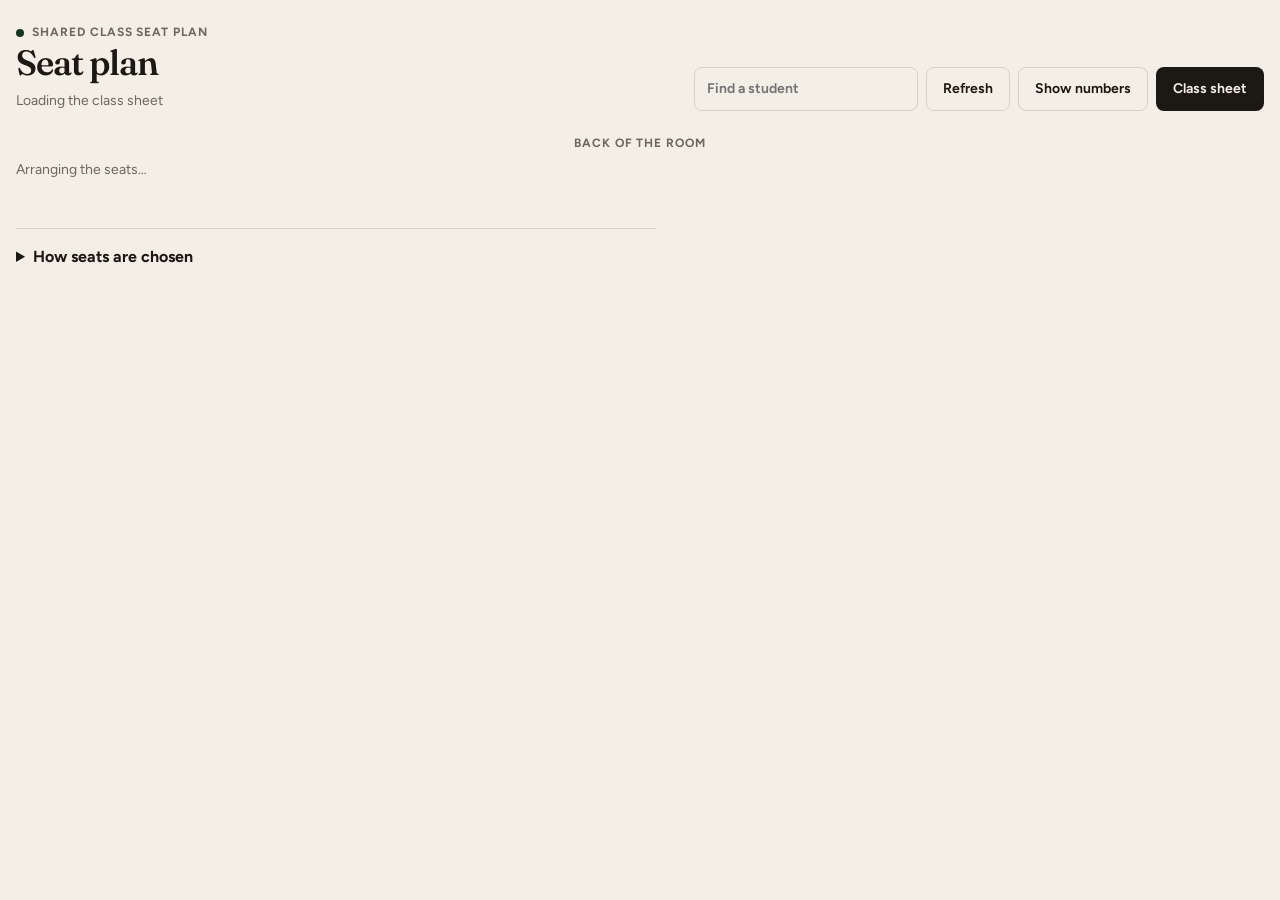
==== commit 345fd748: "Change sheet form submission to use password hashing" ====
--- a/index.html
+++ b/index.html
@@ -167,13 +167,22 @@
           <button class="btn btn-ghost" id="close-sheet" type="button">Close</button>
         </div>
         <form id="sheet-form">
-          <label for="sheet-pin"><strong>Last 4 of LRN</strong></label>
-          <input class="field" id="sheet-pin" type="password" inputmode="numeric" maxlength="4" autocomplete="off" style="max-width: 10rem" />
-          <div class="actions" style="justify-content: flex-start">
-            <button class="btn btn-ink" type="submit">Unlock counts</button>
-          </div>
-          <p class="error" id="sheet-error" hidden>That LRN does not match a student.</p>
-        </form>
+          <label for="sheet-password"><strong>Class password</strong></label>
+          <input
+            class="field"
+            id="sheet-password"
+            type="password"
+            autocomplete="current-password"
+            style="max-width: 14rem"
+            required
+            />
+        <div class="actions" style="justify-content: flex-start">
+          <button class="btn btn-ink" type="submit">Unlock class sheet</button>
+        </div>
+        <p class="error" id="sheet-error" hidden>
+          Incorrect class password. Try again.
+        </p>
+      </form>
         <p class="status" id="sheet-open-note" hidden>Counts are unlocked for this visit.</p>
         <div class="scroll"><table><thead><tr><th>Rank</th><th>Name</th><th>Recitations</th></tr></thead><tbody id="sheet-body"></tbody></table></div>
       </section>
@@ -596,19 +605,31 @@
         document.getElementById("pass-modal").hidden = true;
         render();
       });
-      document.getElementById("sheet-form").addEventListener("submit", (event) => {
-        event.preventDefault();
-        const pin = document.getElementById("sheet-pin").value.trim();
-        if (!DIRECTORY.some((entry) => entry.pin === pin)) {
-          document.getElementById("sheet-error").hidden = false;
-          return;
-        }
-        state.sheetUnlocked = true;
-        try { sessionStorage.setItem("seat-plan-sheet-lrn", "1"); } catch (error) { /* ignore */ }
-        document.getElementById("sheet-form").hidden = true;
-        document.getElementById("sheet-open-note").hidden = false;
-        document.getElementById("sheet-error").hidden = true;
-        render();
+      document.getElementById("sheet-form").addEventListener("submit", async (event) => {
+      event.preventDefault();
+
+      const password = document.getElementById("sheet-password").value;
+      const hash = await sha256Hex(password);
+
+      if (hash !== PASS_HASH) {
+        document.getElementById("sheet-error").hidden = false;
+        return;
+      }
+
+      state.sheetUnlocked = true;
+
+       try {
+         sessionStorage.setItem("seat-plan-sheet-lrn", "1");
+      } catch (error) {
+        /* ignore */
+      }
+
+      document.getElementById("sheet-form").hidden = true;
+      document.getElementById("sheet-open-note").hidden = false;
+      document.getElementById("sheet-error").hidden = true;
+    
+      render();
+    });
       });
       document.getElementById("edit-form").addEventListener("submit", async (event) => {
         event.preventDefault();
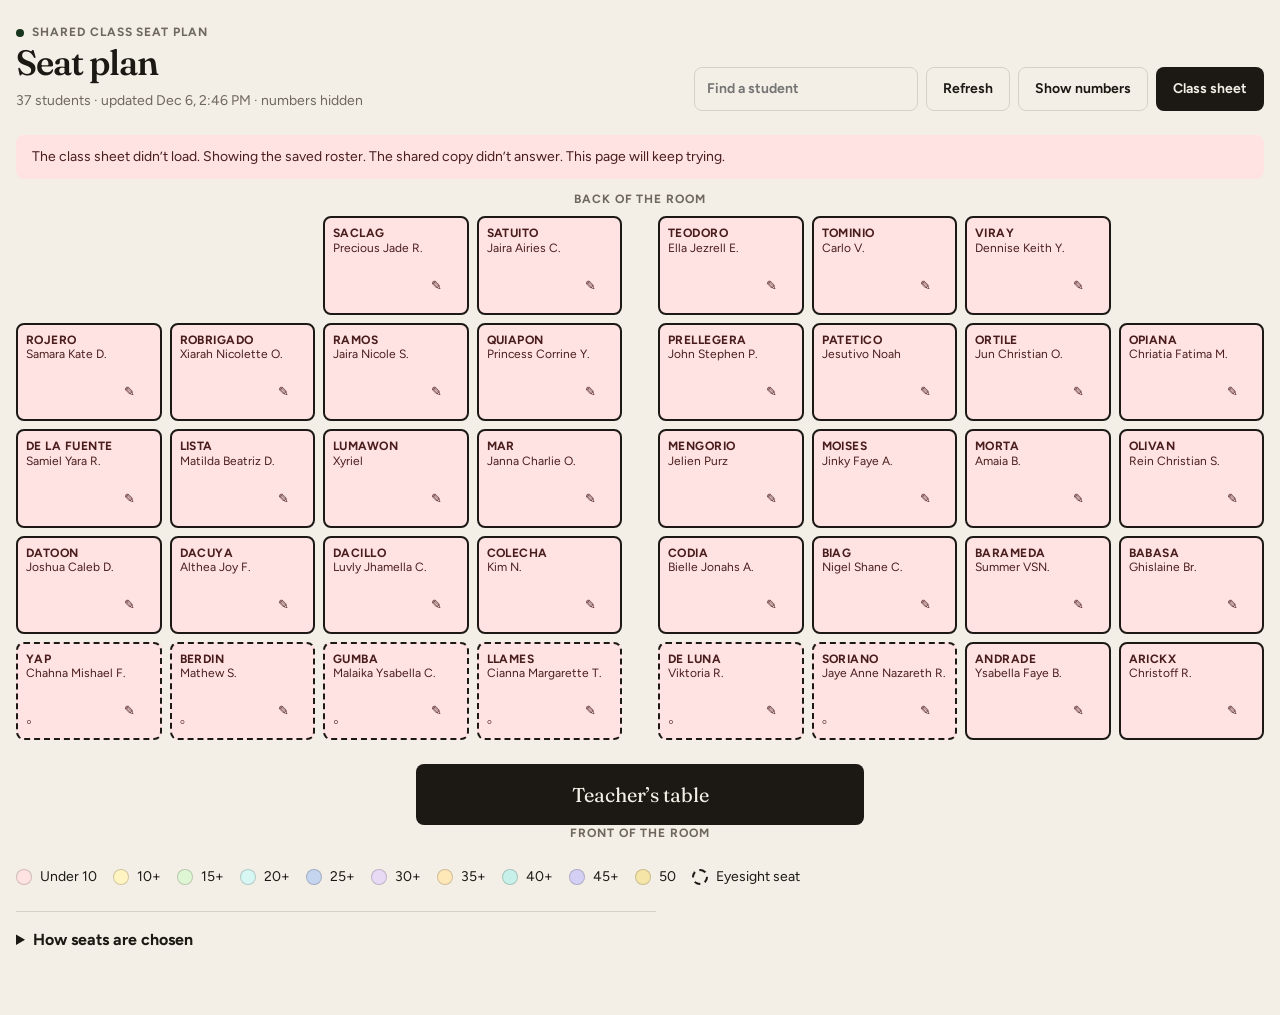
==== commit b07eb73e: "Refactor class sheet access and remove password form Removed the class password input form and relat" ====
--- a/index.html
+++ b/index.html
@@ -166,26 +166,23 @@
           </div>
           <button class="btn btn-ghost" id="close-sheet" type="button">Close</button>
         </div>
-        <form id="sheet-form">
-          <label for="sheet-password"><strong>Class password</strong></label>
-          <input
-            class="field"
-            id="sheet-password"
-            type="password"
-            autocomplete="current-password"
-            style="max-width: 14rem"
-            required
-            />
-        <div class="actions" style="justify-content: flex-start">
+        <div class="scroll"><table><thead><tr><th>Rank</th><th>Name</th><th>Recitations</th></tr></thead><tbody id="sheet-body"></tbody></table></div>
+      </section>
+    </div>
+
+    <div class="shade" id="sheet-pass-modal" hidden>
+      <form class="card" id="sheet-pass-form" role="dialog" aria-labelledby="sheet-pass-title">
+        <p class="eyebrow">Class sheet access</p>
+        <h2 id="sheet-pass-title">Enter class password</h2>
+        <p>The class sheet can only be opened with the class password.</p>
+        <label for="sheet-password"><strong>Password</strong></label>
+        <input class="field" id="sheet-password" type="password" autocomplete="current-password" required />
+        <p class="error" id="sheet-error" hidden>Incorrect class password. Try again.</p>
+        <div class="actions">
+          <button class="btn btn-ghost" id="sheet-pass-cancel" type="button">Cancel</button>
           <button class="btn btn-ink" type="submit">Unlock class sheet</button>
         </div>
-        <p class="error" id="sheet-error" hidden>
-          Incorrect class password. Try again.
-        </p>
       </form>
-        <p class="status" id="sheet-open-note" hidden>Counts are unlocked for this visit.</p>
-        <div class="scroll"><table><thead><tr><th>Rank</th><th>Name</th><th>Recitations</th></tr></thead><tbody id="sheet-body"></tbody></table></div>
-      </section>
     </div>
 
     <div class="shade" id="pass-modal" hidden>
@@ -228,7 +225,14 @@
     <script>
       const SHEET_ID = "1Tok7fSsvIQWPN0cSUatx0NEQAPfbxbOR1clv8S1q6l8";
       const BIN = "https://extendsclass.com/api/json-storage/bin/bbbcdde";
+
+      // Used by the separate "Show numbers" feature.
       const PASS_HASH = "eafa8d7ce4f9a2fd94e491b48c7f83ad180466680cd0d44d016b9192ff4a5143";
+
+      // The Class sheet uses the same password: 10resilient*.
+      // This is stored as SHA-256 rather than as plain text.
+      const SHEET_PASS_HASH = "eafa8d7ce4f9a2fd94e491b48c7f83ad180466680cd0d44d016b9192ff4a5143";
+
       const ROWS = [
         { cols: [0, 1, 2, 3, 4, 5, 6, 7], eyesight: [0, 1, 2, 3, 4, 5] },
         { cols: [0, 1, 2, 3, 4, 5, 6, 7], eyesight: [] },
@@ -567,126 +571,224 @@
 
       try {
         if (sessionStorage.getItem("seat-plan-unlock") === "1") state.unlocked = true;
-        if (sessionStorage.getItem("seat-plan-sheet-lrn") === "1") state.sheetUnlocked = true;
+
+        // The Class sheet is intentionally never remembered between openings.
+        // Clear keys from earlier versions that may have kept it unlocked.
+        sessionStorage.removeItem("seat-plan-sheet-lrn");
+        sessionStorage.removeItem("seat-plan-sheet-password-v2");
       } catch (error) { /* ignore */ }
 
-      document.getElementById("find").addEventListener("input", (event) => { state.query = norm(event.target.value); render(); });
-      document.getElementById("refresh").addEventListener("click", () => { void refreshSheet(); });
+      document.getElementById("find").addEventListener("input", (event) => {
+        state.query = norm(event.target.value);
+        render();
+      });
+
+      document.getElementById("refresh").addEventListener("click", () => {
+        void refreshSheet();
+      });
+
       document.getElementById("toggle-numbers").addEventListener("click", () => {
-        if (state.showNumbers) { state.showNumbers = false; render(); return; }
-        if (state.unlocked) { state.showNumbers = true; render(); return; }
+        if (state.showNumbers) {
+          state.showNumbers = false;
+          render();
+          return;
+        }
+
+        if (state.unlocked) {
+          state.showNumbers = true;
+          render();
+          return;
+        }
+
         document.getElementById("pass-error").hidden = true;
         document.getElementById("class-password").value = "";
         document.getElementById("pass-modal").hidden = false;
         document.getElementById("class-password").focus();
       });
+
       document.getElementById("lock").addEventListener("click", () => {
         state.unlocked = false;
         state.showNumbers = false;
-        try { sessionStorage.removeItem("seat-plan-unlock"); } catch (error) { /* ignore */ }
+
+        try {
+          sessionStorage.removeItem("seat-plan-unlock");
+        } catch (error) { /* ignore */ }
+
         render();
       });
+
       document.getElementById("open-sheet").addEventListener("click", () => {
-        document.getElementById("sheet-form").hidden = state.sheetUnlocked;
-        document.getElementById("sheet-open-note").hidden = !state.sheetUnlocked;
+        // Always require the password whenever the Class sheet is opened.
+        state.sheetUnlocked = false;
+
+        document.getElementById("sheet-modal").hidden = true;
         document.getElementById("sheet-error").hidden = true;
-        document.getElementById("sheet-modal").hidden = false;
-      });
-      document.getElementById("close-sheet").addEventListener("click", () => { document.getElementById("sheet-modal").hidden = true; });
-      document.getElementById("pass-cancel").addEventListener("click", () => { document.getElementById("pass-modal").hidden = true; });
-      document.getElementById("edit-cancel").addEventListener("click", () => { document.getElementById("edit-modal").hidden = true; });
+        document.getElementById("sheet-password").value = "";
+        document.getElementById("sheet-pass-modal").hidden = false;
+
+        render();
+        document.getElementById("sheet-password").focus();
+      });
+
+      document.getElementById("close-sheet").addEventListener("click", () => {
+        // Closing the sheet immediately revokes access.
+        // The next opening asks for the password again.
+        document.getElementById("sheet-modal").hidden = true;
+        state.sheetUnlocked = false;
+        render();
+      });
+
+      document.getElementById("sheet-pass-cancel").addEventListener("click", () => {
+        document.getElementById("sheet-pass-modal").hidden = true;
+        state.sheetUnlocked = false;
+        render();
+      });
+
+      document.getElementById("pass-cancel").addEventListener("click", () => {
+        document.getElementById("pass-modal").hidden = true;
+      });
+
+      document.getElementById("edit-cancel").addEventListener("click", () => {
+        document.getElementById("edit-modal").hidden = true;
+      });
+
       document.getElementById("pass-form").addEventListener("submit", async (event) => {
         event.preventDefault();
-        const hash = await sha256Hex(document.getElementById("class-password").value);
-        if (hash !== PASS_HASH) { document.getElementById("pass-error").hidden = false; return; }
+
+        const hash = await sha256Hex(
+          document.getElementById("class-password").value
+        );
+
+        if (hash !== PASS_HASH) {
+          document.getElementById("pass-error").hidden = false;
+          return;
+        }
+
         state.unlocked = true;
         state.showNumbers = true;
-        try { sessionStorage.setItem("seat-plan-unlock", "1"); } catch (error) { /* ignore */ }
+
+        try {
+          sessionStorage.setItem("seat-plan-unlock", "1");
+        } catch (error) { /* ignore */ }
+
         document.getElementById("pass-modal").hidden = true;
         render();
       });
-      document.getElementById("sheet-form").addEventListener("submit", async (event) => {
-      event.preventDefault();
-
-      const password = document.getElementById("sheet-password").value;
-      const hash = await sha256Hex(password);
-
-      if (hash !== PASS_HASH) {
-        document.getElementById("sheet-error").hidden = false;
-        return;
-      }
-
-      state.sheetUnlocked = true;
-
-       try {
-         sessionStorage.setItem("seat-plan-sheet-lrn", "1");
-      } catch (error) {
-        /* ignore */
-      }
-
-      document.getElementById("sheet-form").hidden = true;
-      document.getElementById("sheet-open-note").hidden = false;
-      document.getElementById("sheet-error").hidden = true;
-    
-      render();
-    });
-      });
+
+      // Class sheet authentication: only the 10resilient* password is accepted.
+      // The rankings window is not displayed until this check succeeds.
+      document.getElementById("sheet-pass-form").addEventListener("submit", async (event) => {
+        event.preventDefault();
+
+        const password = document.getElementById("sheet-password").value;
+        const hash = await sha256Hex(password);
+
+        if (hash !== SHEET_PASS_HASH) {
+          document.getElementById("sheet-error").hidden = false;
+          document.getElementById("sheet-password").value = "";
+          document.getElementById("sheet-password").focus();
+          return;
+        }
+
+        // Grant access only for this single opening of the Class sheet.
+        state.sheetUnlocked = true;
+
+        document.getElementById("sheet-pass-modal").hidden = true;
+        document.getElementById("sheet-modal").hidden = false;
+        document.getElementById("sheet-error").hidden = true;
+
+        render();
+      });
+
       document.getElementById("edit-form").addEventListener("submit", async (event) => {
         event.preventDefault();
+
         const student = state.editing;
         if (!student || !student.canEdit) return;
+
         const button = document.getElementById("edit-save");
+
         if (state.editStep === 1) {
           const pin = document.getElementById("edit-pin").value.trim();
           const match = DIRECTORY.find((entry) => entry.id === student.id);
+
           if (!match || match.pin !== pin) {
             document.getElementById("edit-pin").value = "";
             document.getElementById("edit-error").hidden = false;
-            document.getElementById("edit-error").textContent = "That LRN does not match. Try again.";
+            document.getElementById("edit-error").textContent =
+              "That LRN does not match. Try again.";
             return;
           }
+
           state.pin = pin;
           state.editStep = 2;
+
           document.getElementById("edit-step1").hidden = true;
           document.getElementById("edit-step2").hidden = false;
-          document.getElementById("edit-current").textContent = "Current recitations: " + student.points;
+          document.getElementById("edit-current").textContent =
+            "Current recitations: " + student.points;
           document.getElementById("edit-points").value = String(student.points);
           document.getElementById("edit-error").hidden = true;
+
           button.textContent = "Save";
           document.getElementById("edit-points").focus();
           return;
         }
+
         button.disabled = true;
         button.textContent = "Saving";
+
         try {
-          const result = await saveCount(student, state.pin, document.getElementById("edit-points").value);
+          const result = await saveCount(
+            student,
+            state.pin,
+            document.getElementById("edit-points").value
+          );
+
           if (!result.ok) {
             state.editStep = 1;
             state.pin = "";
+
             document.getElementById("edit-step1").hidden = false;
             document.getElementById("edit-step2").hidden = true;
             document.getElementById("edit-pin").value = "";
             document.getElementById("edit-error").hidden = false;
             document.getElementById("edit-error").textContent = result.message;
+
             button.textContent = "Continue";
             return;
           }
+
           document.getElementById("edit-modal").hidden = true;
           state.fetchedAt = new Date().toISOString();
           state.notice = "";
           render();
         } catch (error) {
           document.getElementById("edit-error").hidden = false;
-          document.getElementById("edit-error").textContent = "Couldn’t save for the class. Try again.";
+          document.getElementById("edit-error").textContent =
+            "Couldn’t save for the class. Try again.";
         } finally {
           button.disabled = false;
-          if (state.editStep === 2) button.textContent = "Save";
+
+          if (state.editStep === 2) {
+            button.textContent = "Save";
+          }
         }
       });
 
       void refreshSheet();
-      setInterval(() => { if (document.visibilityState === "visible") void refreshShared(); }, 12000);
-      document.addEventListener("visibilitychange", () => { if (document.visibilityState === "visible") void refreshSheet(); });
+
+      setInterval(() => {
+        if (document.visibilityState === "visible") {
+          void refreshShared();
+        }
+      }, 12000);
+
+      document.addEventListener("visibilitychange", () => {
+        if (document.visibilityState === "visible") {
+          void refreshSheet();
+        }
+      });
     </script>
   </body>
 </html>
